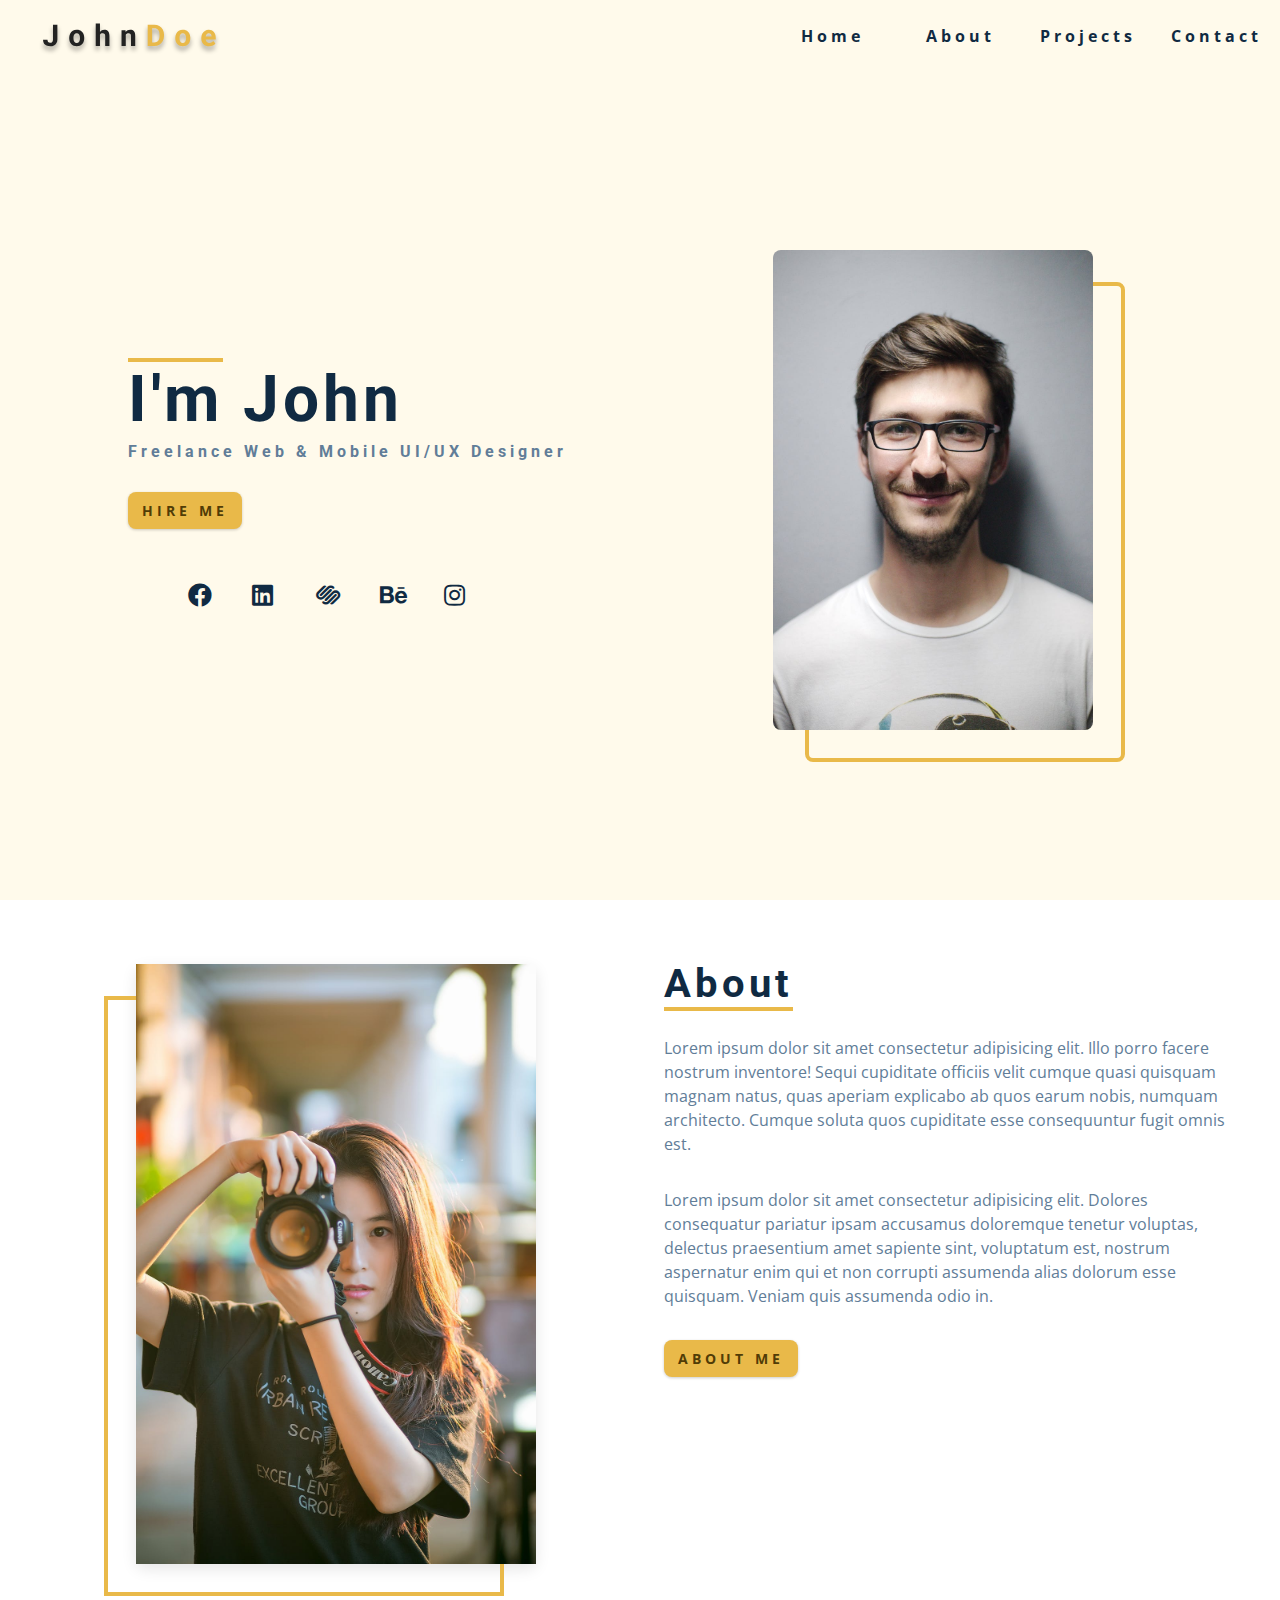
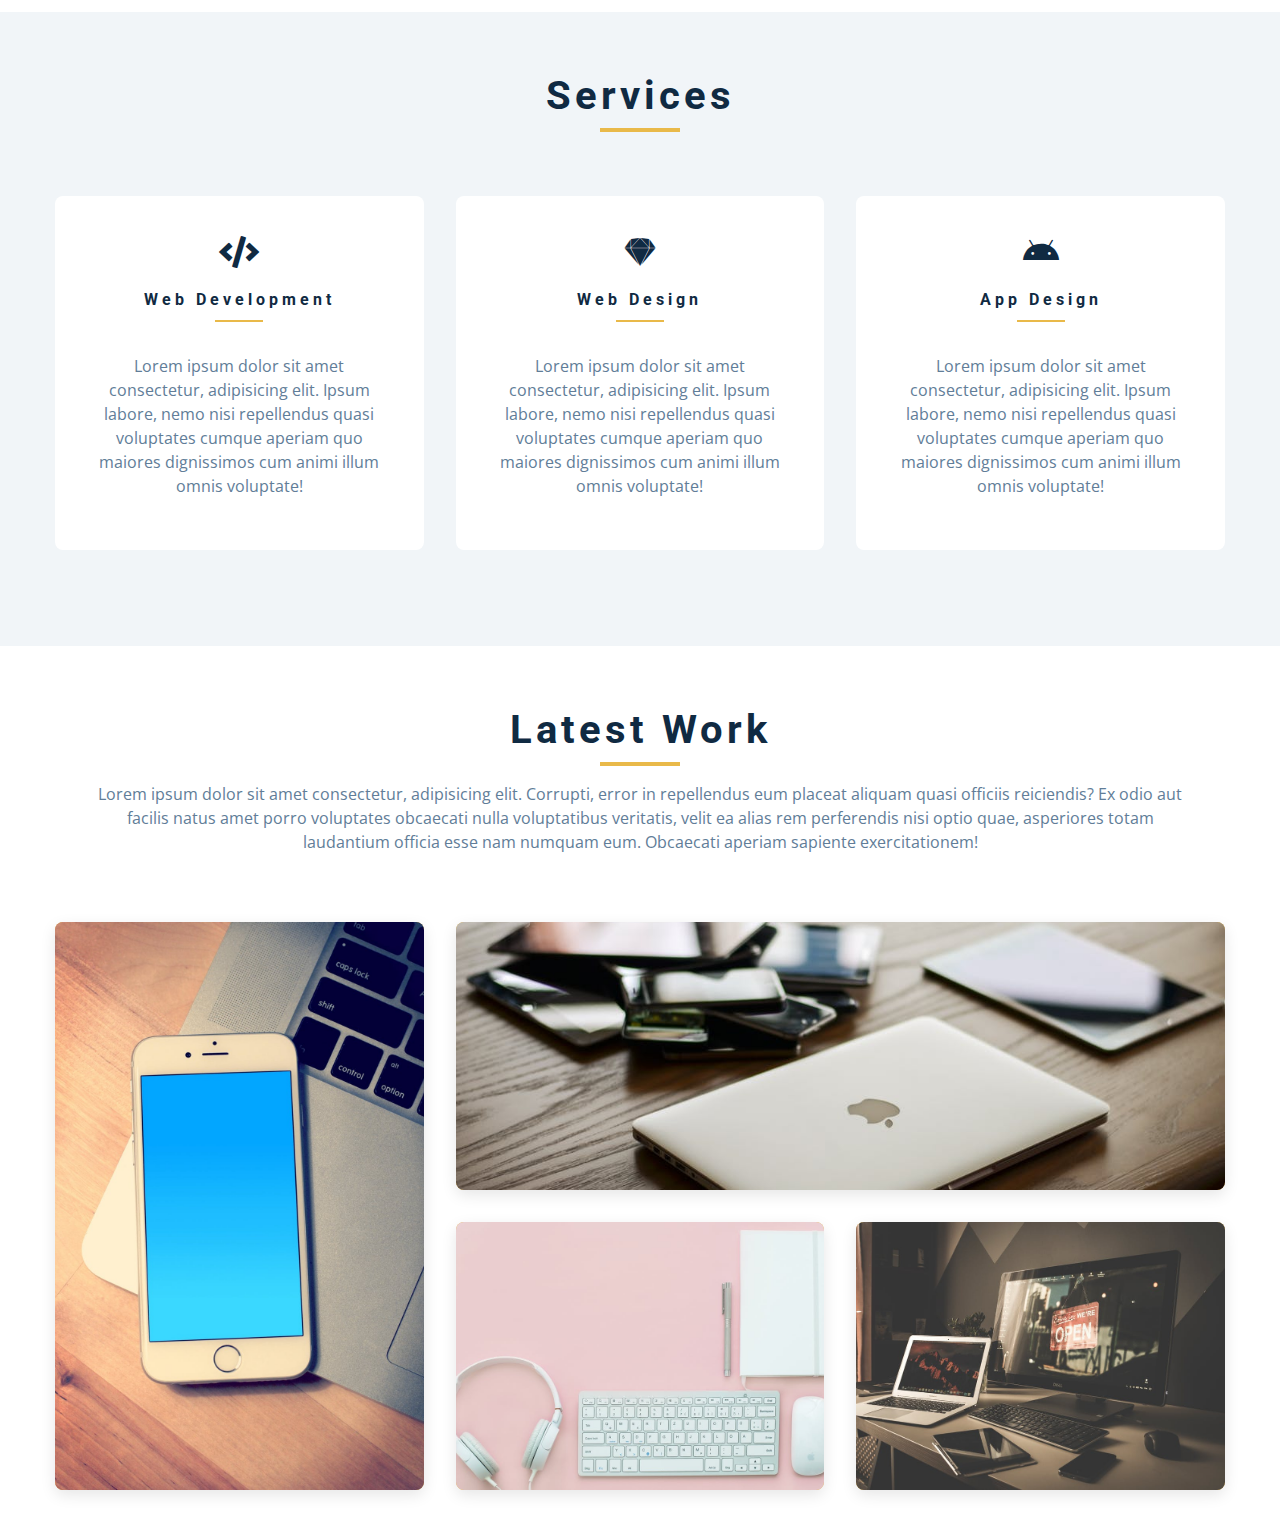
==== index.html @ c0b118f2 "grid layout completed" ====
<!DOCTYPE html>
<html lang="en">
  <head>
    <meta charset="UTF-8" />
    <meta name="viewport" content="width=device-width, initial-scale=1.0" />
    <title>John Doe || Home</title>
    <!-- font-awesome -->
    <link
      rel="stylesheet"
      href="./fontawesome-free-5.12.1-web/css/all.min.css"
    />
    <!-- css -->
    <link rel="stylesheet" href="./css/styles.css" />
  </head>
  <body>
    <!-- navbar -->
    <nav class="navbar">
      <div class="nav-center">
        <div class="nav-header">
          <img src="./images/logo.svg" alt="" class="nav-logo" />

          <span class="toggle-btn"><i class="fas fa-bars"></i></span>
        </div>

        <ul class="nav-links">
          <li><a href="index.html">home</a></li>
          <li><a href="about.html">about</a></li>
          <li><a href="projects.html">projects</a></li>
          <li><a href="contact.html">contact</a></li>
        </ul>
      </div>
    </nav>

    <!-- end of navbar -->
    <!-- sidebar -->
    <!-- <aside class="sidebar">
      <div class="side-nav">
        <span class="close-btn"><i class="fas fa-times"></i></span>
        <ul class="side-links">
          <li><a href="index.html">home</a></li>
          <li><a href="about.html">about</a></li>
          <li><a href="projects.html">projects</a></li>
          <li><a href="contact.html">contact</a></li>
        </ul>

        <ul class="side-social-links">
          <li>
            <a href="#">
              <i class="fab fa-facebook"></i>
            </a>
          </li>
          <li>
            <a href="#">
              <i class="fab fa-linkedin"></i>
            </a>
          </li>
          <li>
            <a href="#">
              <i class="fab fa-squarespace"></i>
            </a>
          </li>
          <li>
            <a href="#">
              <i class="fab fa-behance"></i>
            </a>
          </li>
          <li>
            <a href="#">
              <i class="fab fa-instagram"></i>
            </a>
          </li>
        </ul>
      </div>
    </aside> -->
    <!-- end of sidebar -->
    <!-- header -->
    <header class="hero">
      <div class="section-center header-center">
        <article class="header-info">
          <h1><span class="overline">I'm</span> John</h1>
          <h4>freelance web & mobile UI/UX designer</h4>
          <a href="contact.html" class="btn">hire me</a>
          <ul class="side-social-links header-social-links">
            <li>
              <a href="#">
                <i class="fab fa-facebook"></i>
              </a>
            </li>
            <li>
              <a href="#">
                <i class="fab fa-linkedin"></i>
              </a>
            </li>
            <li>
              <a href="#">
                <i class="fab fa-squarespace"></i>
              </a>
            </li>
            <li>
              <a href="#">
                <i class="fab fa-behance"></i>
              </a>
            </li>
            <li>
              <a href="#">
                <i class="fab fa-instagram"></i>
              </a>
            </li>
          </ul>
        </article>
        <div class="header-img">
          <img src="./images/hero-img.jpeg" alt="" />
        </div>
      </div>
    </header>

    <!-- end of header -->
    <!-- about -->
    <section class="about">
      <div class="section-center about-center">
        <div class="about-img">
          <img src="./images/about-img.jpeg" alt="" />
        </div>
        <div class="about-info">
          <h2><span class="underline">about</span></h2>
          <p>
            Lorem ipsum dolor sit amet consectetur adipisicing elit. Illo porro
            facere nostrum inventore! Sequi cupiditate officiis velit cumque
            quasi quisquam magnam natus, quas aperiam explicabo ab quos earum
            nobis, numquam architecto. Cumque soluta quos cupiditate esse
            consequuntur fugit omnis est.
          </p>
          <p>
            Lorem ipsum dolor sit amet consectetur adipisicing elit. Dolores
            consequatur pariatur ipsam accusamus doloremque tenetur voluptas,
            delectus praesentium amet sapiente sint, voluptatum est, nostrum
            aspernatur enim qui et non corrupti assumenda alias dolorum esse
            quisquam. Veniam quis assumenda odio in.
          </p>
          <a href="about.html" class="btn"> about me</a>
        </div>
      </div>
    </section>
    <!-- end of about -->
    <!-- services -->
    <section class="services">
      <h2>services</h2>
      <div class="new-underline"></div>

      <div class="section-center services-center">
        <article class="service-card">
          <span><i class="fas fa-code service-icon"></i></span>
          <h4>web development</h4>
          <div class="small-underline"></div>
          <p>
            Lorem ipsum dolor sit amet consectetur, adipisicing elit. Ipsum
            labore, nemo nisi repellendus quasi voluptates cumque aperiam quo
            maiores dignissimos cum animi illum omnis voluptate!
          </p>
        </article>

        <article class="service-card">
          <span><i class="fab fa-sketch service-icon"></i></i></span>
          <h4>web design</h4>
          <div class="small-underline"></div>
          <p>
            Lorem ipsum dolor sit amet consectetur, adipisicing elit. Ipsum
            labore, nemo nisi repellendus quasi voluptates cumque aperiam quo
            maiores dignissimos cum animi illum omnis voluptate!
          </p>
        </article>

        <article class="service-card">
          <span><i class="fab fa-android service-icon"></i></span>
          <h4>app design</h4>
          <div class="small-underline"></div>
          <p>
            Lorem ipsum dolor sit amet consectetur, adipisicing elit. Ipsum
            labore, nemo nisi repellendus quasi voluptates cumque aperiam quo
            maiores dignissimos cum animi illum omnis voluptate!
          </p>
        </article>
      </div>
    </section>
    <!-- end of services -->
    <!-- projects -->
<section class="projects">
  <h2>latest work</h2>
  <div class="new-underline"></div>
  <article class="section-center projects-center">
    <p>Lorem ipsum dolor sit amet consectetur, adipisicing elit. Corrupti, error in repellendus eum placeat aliquam quasi officiis reiciendis? Ex odio aut facilis natus amet porro voluptates obcaecati nulla voluptatibus veritatis, velit ea alias rem perferendis nisi optio quae, asperiores totam laudantium officia esse nam numquam eum. Obcaecati aperiam sapiente exercitationem!</p>
    <article class="projects-img">
    <div class="single-img image-1">
      <a href="#" class="image"> <img src="./images/project-1.jpeg" alt=""></a>
      <div class="project-info">
             <h4>project title</h4>
      <p> client name</p>
      </div>
    </div>

     <div class="single-img image-2">
      <a href="#" class="image"> <img src="./images/project-2.jpeg" alt=""></a>
      <div class="project-info">
             <h4>project title</h4>
      <p> client name</p>
      </div>
    </div>

   <div class="single-img image-3">
      <a href="#" class="image"> <img src="./images/project-3.jpeg" alt=""></a>
      <div class="project-info">
             <h4>project title</h4>
      <p> client name</p>
      </div>
    </div>

     <div class="single-img image-4">
      <a href="#" class="image"> <img src="./images/project-4.jpeg" alt=""></a>
      <div class="project-info">
             <h4>project title</h4>
      <p> client name</p>
      </div>
    </div>
    </article>
  </article>
</section>
    <!-- end of projects -->
    <!-- connect -->

    <!-- end of connect -->
    <!-- skills -->

    <!-- end of skills -->
    <!-- timeline -->

    <!--end of  timeline -->
    <!-- blog -->

    <!--end of  blog -->
    <!-- footer -->

    <script src="./js/app.js"></script>
  </body>
</html>
---- css/styles.css ----
/*
=============== 
Fonts
===============
*/
@import url('https://fonts.googleapis.com/css?family=Open+Sans|Roboto:400,700&display=swap');

/*
=============== 
Variables
===============
*/

:root {
  /* dark shades of primary color*/
  --clr-primary-1: hsl(43, 86%, 17%);
  --clr-primary-2: #7a5c10;
  --clr-primary-3: rgb(187, 142, 28);
  --clr-primary-4: hsl(42, 63%, 48%);
  /* primary/main color */
  --clr-primary-5: #e9b949;
  /* lighter shades of primary color */
  --clr-primary-6: hsl(43, 89%, 70%);
  --clr-primary-7: hsl(43, 90%, 76%);
  --clr-primary-8: hsl(45, 86%, 81%);
  --clr-primary-9: hsl(45, 90%, 88%);
  --clr-primary-10: hsl(45, 100%, 96%);
  /* darkest grey - used for headings */
  --clr-grey-1: hsl(209, 61%, 16%);
  --clr-grey-2: hsl(211, 39%, 23%);
  --clr-grey-3: hsl(209, 34%, 30%);
  --clr-grey-4: hsl(209, 28%, 39%);
  /* grey used for paragraphs */
  --clr-grey-5: hsl(210, 22%, 49%);
  --clr-grey-6: hsl(209, 23%, 60%);
  --clr-grey-7: hsl(211, 27%, 70%);
  --clr-grey-8: hsl(210, 31%, 80%);
  --clr-grey-9: hsl(212, 33%, 89%);
  --clr-grey-10: hsl(210, 36%, 96%);
  --clr-white: #fff;
  --ff-primary: 'Roboto', sans-serif;
  --ff-secondary: 'Open Sans', sans-serif;
  --transition: all 0.3s linear;
  --spacing: 0.25rem;
  --radius: 0.5rem;
  --light-shadow: 0 5px 15px rgba(0, 0, 0, 0.1);
  --dark-shadow: 0 5px 15px rgba(0, 0, 0, 0.2);
  --max-width: 1170px;
}
/*
=============== 
Global Styles
===============
*/

*,
::after,
::before {
  margin: 0;
  padding: 0;
  box-sizing: border-box;
}
body {
  font-family: var(--ff-secondary);
  background: var(--clr-white);
  color: var(--clr-grey-1);
  line-height: 1.5;
  font-size: 0.875rem;
}
ul {
  list-style-type: none;
}
a {
  text-decoration: none;
}
img:not(.nav-logo) {
  width: 100%;
  display: block;
}

h1,
h2,
h3,
h4 {
  letter-spacing: var(--spacing);
  text-transform: capitalize;
  line-height: 1.25;
  margin-bottom: 0.75rem;
  font-family: var(--ff-primary);
}
h1 {
  font-size: 3rem;
}
h2 {
  font-size: 2rem;
}
h3 {
  font-size: 1.25rem;
}
h4 {
  font-size: 0.875rem;
}
p {
  margin-bottom: 1.25rem;
  color: var(--clr-grey-5);
}
@media screen and (min-width: 800px) {
  h1 {
    font-size: 4rem;
  }
  h2 {
    font-size: 2.5rem;
  }
  h3 {
    font-size: 1.75rem;
  }
  h4 {
    font-size: 1rem;
  }
  body {
    font-size: 1rem;
  }
  h1,
  h2,
  h3,
  h4 {
    line-height: 1;
  }
}
/*  global classes */

.btn {
  text-transform: uppercase;
  background: var(--clr-primary-5);
  color: var(--clr-primary-1);
  padding: 0.375rem 0.75rem;
  letter-spacing: var(--spacing);
  display: inline-block;
  font-weight: 700;
  -webkit-transition: var(--transition);
  transition: var(--transition);
  font-size: 0.875rem;
  border: 2px solid transparent;
  cursor: pointer;
  box-shadow: 0 1px 3px rgba(0, 0, 0, 0.2);
  border-radius: var(--radius);
}
.btn:hover {
  color: var(--clr-primary-1);
  background: var(--clr-primary-7);
}

.overline {
  border-top: 0.25rem solid var(--clr-primary-5);
}

.underline {
  border-bottom: 0.25rem solid var(--clr-primary-5);
}
/* section */
.section {
  padding: 5rem 0;
}

.section-center {
  width: 90vw;
  margin: 0 auto;
  max-width: 1170px;
}
@media screen and (min-width: 992px) {
  .section-center {
    width: 95vw;
  }
}
/* added during recording */

/*
=============== 
Navbar
===============
*/
.nav-links {
  display: none;
}

.navbar {
  background: var(--clr-white);
  height: 5rem;
  padding: 1rem;
}

.nav-header {
  display: grid;
  grid-template-columns: 1fr auto;
  align-items: baseline;
}

.toggle-btn {
  font-size: 2rem;
  justify-self: end;
  padding: 0rem 1.5rem;
  color: var(--clr-primary-5);
}

@media screen and (min-width: 768px) {
  .toggle-btn {
    display: none;
  }

  .nav-links {
    display: grid;
    grid-template-columns: repeat(4, 1fr);
    justify-items: center;
    justify-self: end;
    column-gap: 2rem;
  }

  .nav-links a {
    color: var(--clr-grey-1);
    text-transform: capitalize;
    letter-spacing: var(--spacing);
    font-size: 1rem;
    font-weight: bold;
    transition: var(--transition);
  }

  .nav-links li:hover a {
    color: var(--clr-primary-5);
  }

  .navbar {
    background: var(--clr-primary-10);
  }

  .nav-center {
    display: grid;
    grid-template-columns: auto 1fr;
    align-items: center;
  }
}

/*
=============== 
Sidebar
===============
*/

.sidebar {
  position: fixed;
  top: 0;
  left: 0;
  height: 100vh;
  width: 100vw;
  background: var(--clr-grey-10);
  transition: var(--transition);
}

.side-nav {
  display: grid;
  grid-template-rows: auto 1fr auto;
}

.close-btn {
  justify-self: end;
  margin: 0.5rem 2rem;
  font-size: 3rem;
  color: #bb2525;
  cursor: pointer;
}

.close-btn:hover {
  color: #e45a5a;
}

.side-links {
  text-align: center;
  padding-bottom: 3rem;
}

.side-links a {
  color: var(--clr-grey-5);
  text-transform: capitalize;
  text-align: center;
  display: inline-block;
  padding: 1rem;
  font-size: 2rem;
  letter-spacing: var(--spacing);
  transition: var(--transition);
}

.side-links a:hover {
  color: var(--clr-primary-5);
}

.side-social-links {
  display: grid;
  width: 20rem;
  grid-template-columns: repeat(5, 1fr);
  justify-self: center;
}

.side-social-links a {
  color: var(--clr-grey-1);
  font-size: 1.5rem;
  transition: var(--transition);
}

.side-social-links a:hover {
  color: var(--clr-primary-5);
}

/*
=============== 
Hero
===============
*/

.hero {
  background: var(--clr-primary-10);
}

.header-img {
  display: none;
}

.header-center {
  min-height: calc(100vh - 5rem);
  display: grid;
  place-items: center;
}

.header-info h4 {
  font-size: 01rem;
  text-transform: capitalize;
  margin-bottom: 2rem;
  color: var(--clr-grey-5);
}

.header-social-links {
  margin-top: 3rem;
}

@media screen and (min-width: 992px) {
  .header-center {
    display: grid;
    grid-template-columns: 1fr 1fr;
  }

  .header-img {
    display: block;
    position: relative;
  }

  .header-img img {
    border-radius: var(--radius);
    max-height: 30rem;
    max-width: 25rem;
    object-fit: cover;

    position: relative;
  }

  .header-img::before {
    content: '';
    display: block;
    border: 0.25rem solid var(--clr-primary-5);
    height: 100%;
    width: 100%;
    position: absolute;
    top: 2rem;
    left: 2rem;
    border-radius: var(--radius);
  }
}
/* underline added to globals */

/*
=============== 
About
===============
*/
.about {
  background: var(--clr-white);
  padding-top: 4rem;
}

.about-img {
  max-width: 25rem;
  margin: 0 auto;
  border-radius: var(--radius);
  box-shadow: var(--light-shadow);
  margin-bottom: 3rem;
  position: relative;
}

.about-info p {
  margin: 2rem 0;
}

.about-info .btn {
  margin-bottom: 5rem;
}

@media screen and (min-width: 992px) {
  .about-center {
    display: grid;
    grid-template-columns: 1fr 1fr;
    gap: 3rem;
  }

  .about-img {
    position: relative;
    background: aquamarine;
  }

  .about-img img {
    position: relative;
  }

  .about-img::before {
    content: '';
    border: 0.25rem solid var(--clr-primary-5);
    position: absolute;
    width: 100%;
    height: 100%;
    right: 2rem;
    top: 2rem;
  }
}

/* section title added to globals */

/*
=============== 
Services
===============
*/
.services {
  background: var(--clr-grey-10);
  padding-top: 4rem;
}

.services h2 {
  text-align: center;
}

.new-underline {
  border-bottom: 0.25rem solid var(--clr-primary-5);
  width: 5rem;
  margin: 0 auto;
}

.services-center {
  padding: 4rem 0rem;
}

.service-card {
  background: var(--clr-white);
  border-radius: var(--radius);
  padding: 2rem;
  text-align: center;
  transition: var(--transition);
  margin-bottom: 2rem;
}

.service-card:hover {
  background: var(--clr-primary-5);
  color: var(--clr-white);
}

.service-card:hover p {
  color: var(--clr-white);
}

.service-card:hover .small-underline {
  border-bottom: 0.15rem solid var(--clr-white);
}

.service-card span {
  font-size: 2rem;
}

.service-card h4 {
  padding-top: 1rem;
}

.small-underline {
  border-bottom: 0.15rem solid var(--clr-primary-5);
  width: 3rem;
  margin: 0 auto;
}

.service-card p {
  padding-top: 2rem;
  transition: var(--transition);
}

@media screen and (min-width: 676px) {
  .services-center {
    display: grid;
    grid-template-columns: 1fr 1fr;
    column-gap: 2rem;
  }
}
@media screen and (min-width: 992px) {
  .services-center {
    grid-template-columns: 1fr 1fr 1fr;
  }
}
/* small screen layout setup */
/* bg-grey in globals */

/*
=============== 
Projects
===============
*/

.projects {
  padding-top: 4rem;
  text-align: center;
}

.projects p:first-child {
  padding: 1rem 2rem 3rem;
}

.single-img img {
  height: 15rem;
  object-fit: cover;
  box-shadow: var(--light-shadow);
  transition: var(--transition);
  border-radius: var(--radius);
}

.single-img {
  position: relative;
  background: var(--clr-primary-5);
  margin-bottom: 2rem;
  border-radius: var(--radius);
}

.image::before {
  content: '';
  border: 0.25rem solid var(--clr-white);
  width: 100%;
  height: 100%;
  position: absolute;
  top: 0;
  left: 0;
  transition: var(--transition);
  opacity: 0;
}

.single-img:hover .image::before {
  /* width: 80%;
  height: 80%;
  top: 1.5rem;
  left: 3.5rem; */
  transform: scale(0.75);
  opacity: 1;
  border-radius: var(--radius);
}

.project-info p {
  color: var(--clr-white);
  text-transform: capitalize;
}

.project-info {
  position: absolute;
  top: 50%;
  left: 50%;
  transform: translate(-50%, -50%);
  color: var(--clr-white);
  opacity: 0;
  transition: var(--transition);
}

.single-img:hover .project-info {
  opacity: 1;
}

.single-img:hover img {
  opacity: 0.1;
}

@media screen and (min-width: 676px) {
  .projects-img {
    display: grid;
    grid-template-columns: 1fr 1fr;
    column-gap: 2rem;
  }
}

@media screen and (min-width: 992px) {
  .projects-img {
    grid-template-columns: 1fr 1fr 1fr;
  }
}

@media screen and (min-width: 1170px) {
  .projects-img {
    grid-template-rows: 300px 300px;
    grid-template-areas:
      'a b b'
      'a c d';
  }


  .single-img img{
    height: 100%;
  }

  .image-1 {
    grid-area: b;
    height: auto;
  }

  .image-2 {
    grid-area: a;
  }

  .image-3 {
    grid-area: c;
  }

  .image-4 {
    grid-area: d;
  }
}
/*
=============== 
Connect
===============
*/

/*
=============== 
Skills
===============
*/
/*
=============== 
Timeline
===============
*/

/*
=============== 
Blog
===============
*/

/*
=============== 
Footer
===============
*/
/*
=============== 
Single Page
===============
*/

/*
=============== 
Products Page
===============
*/
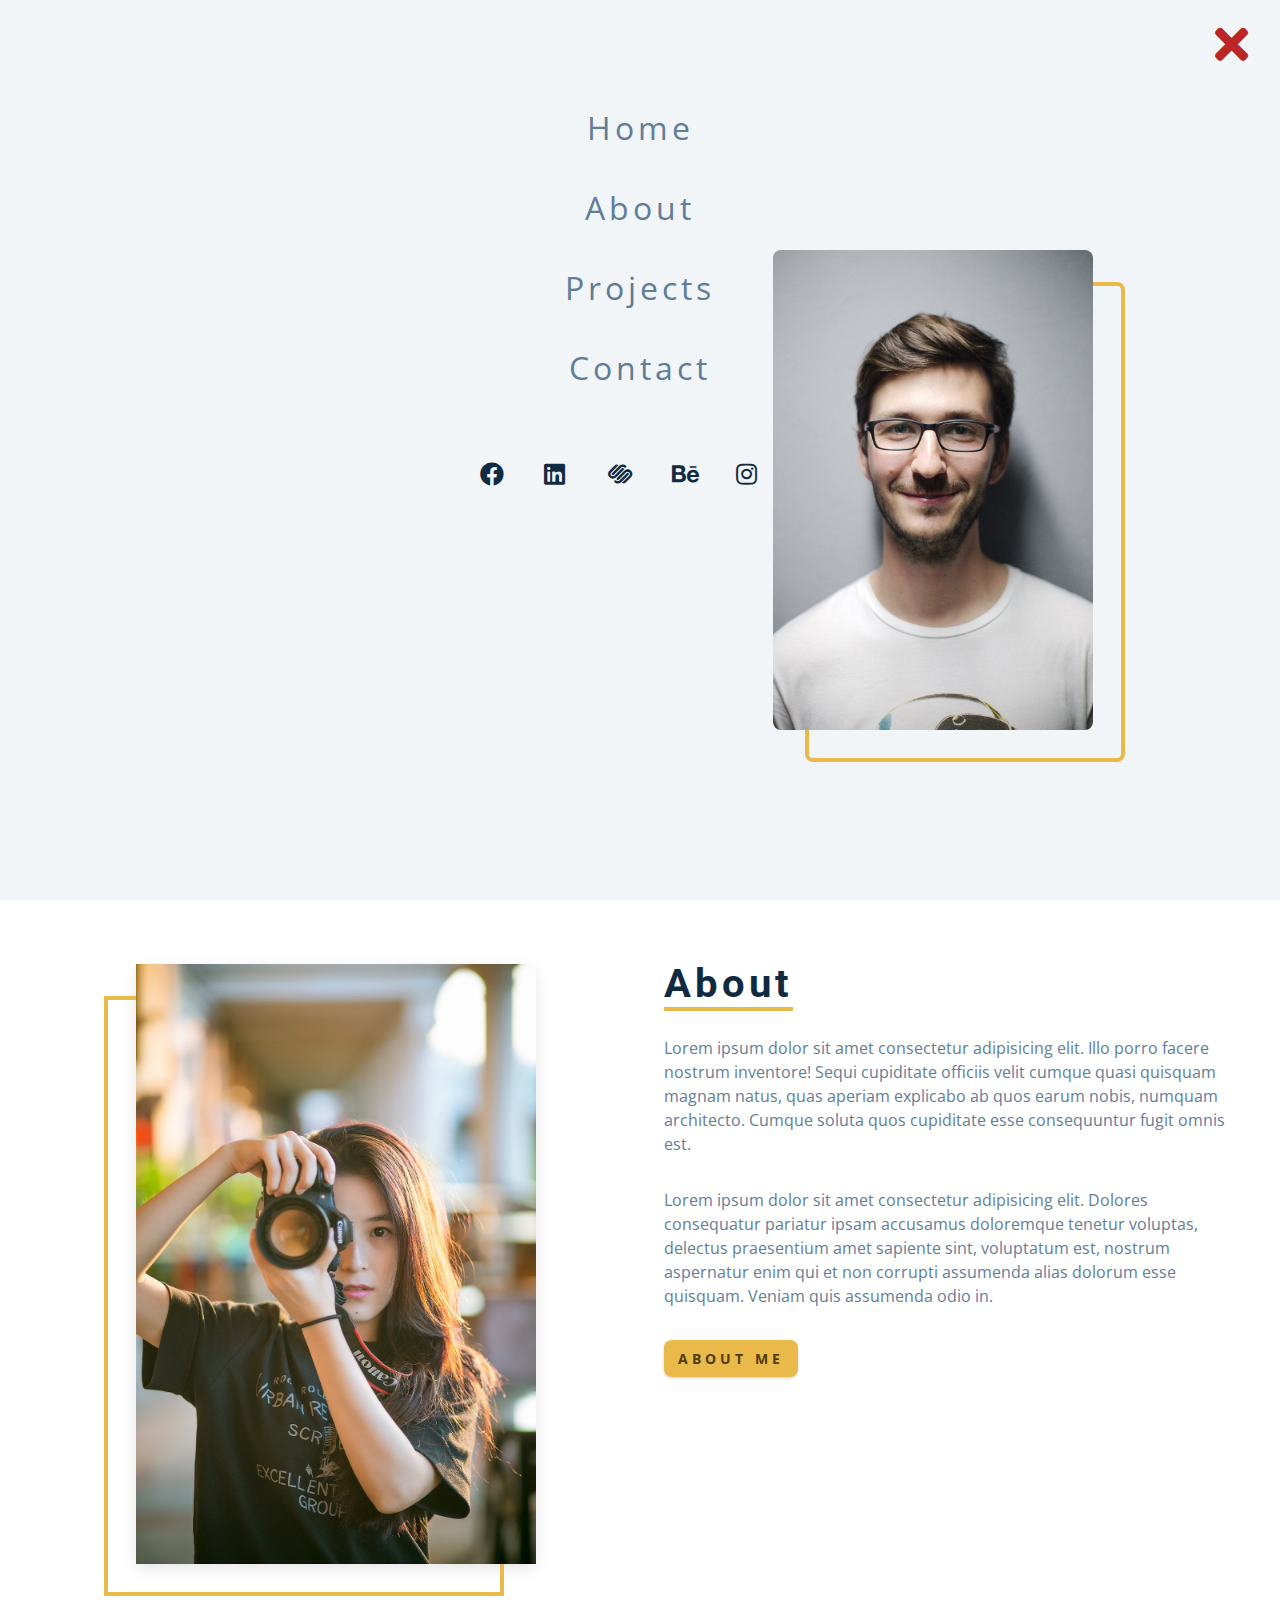
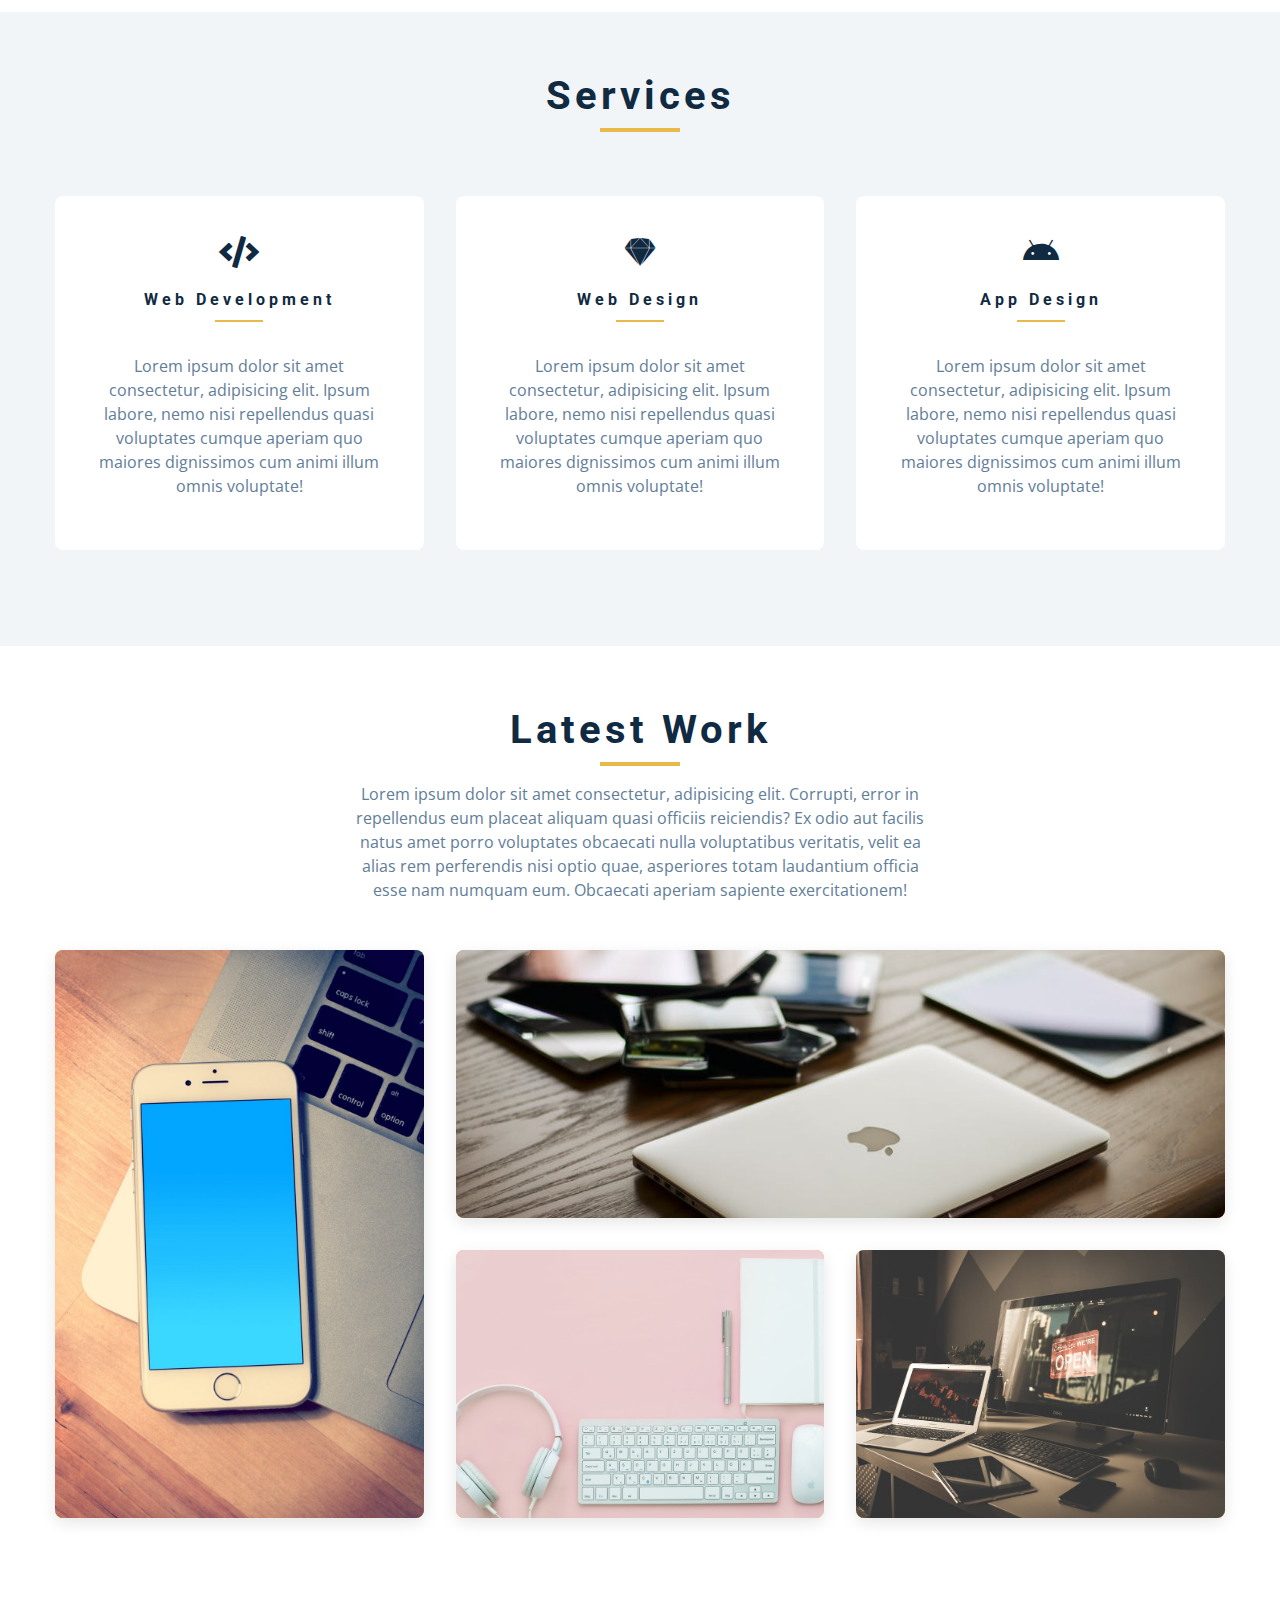
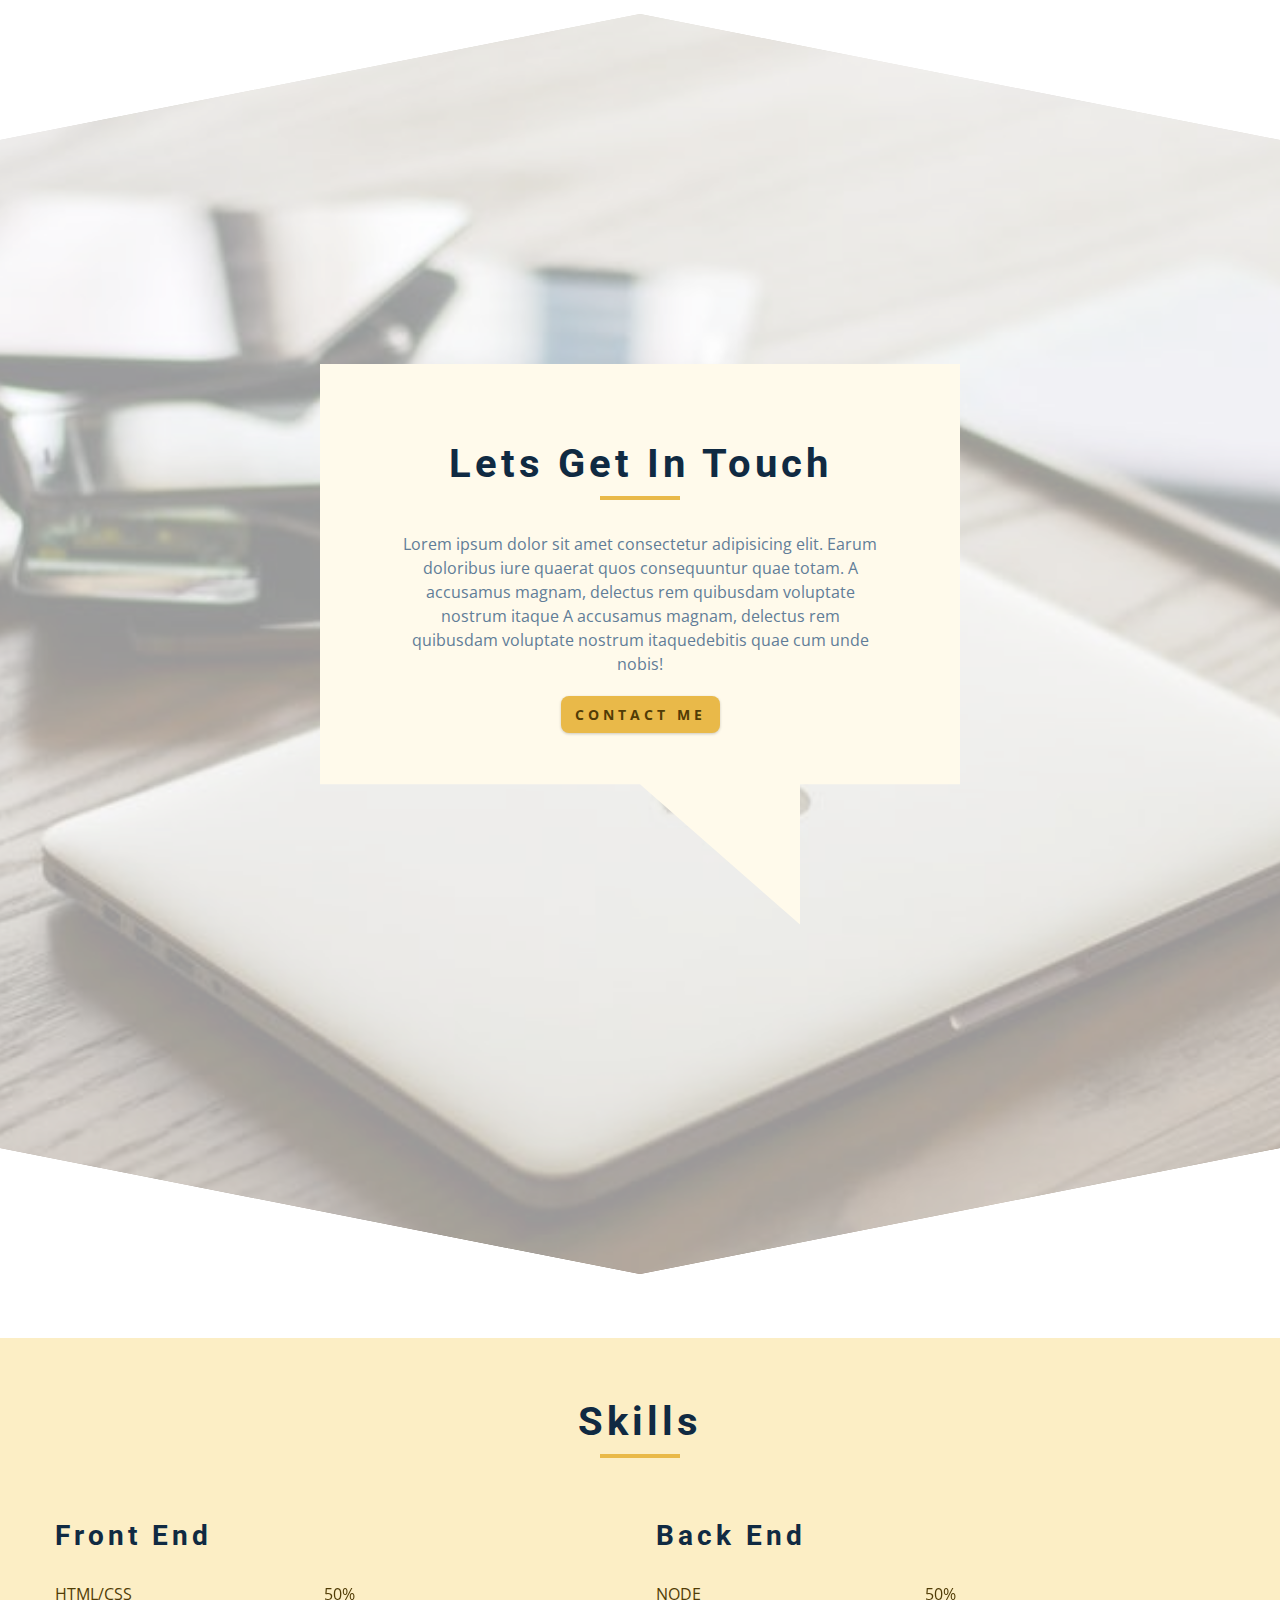
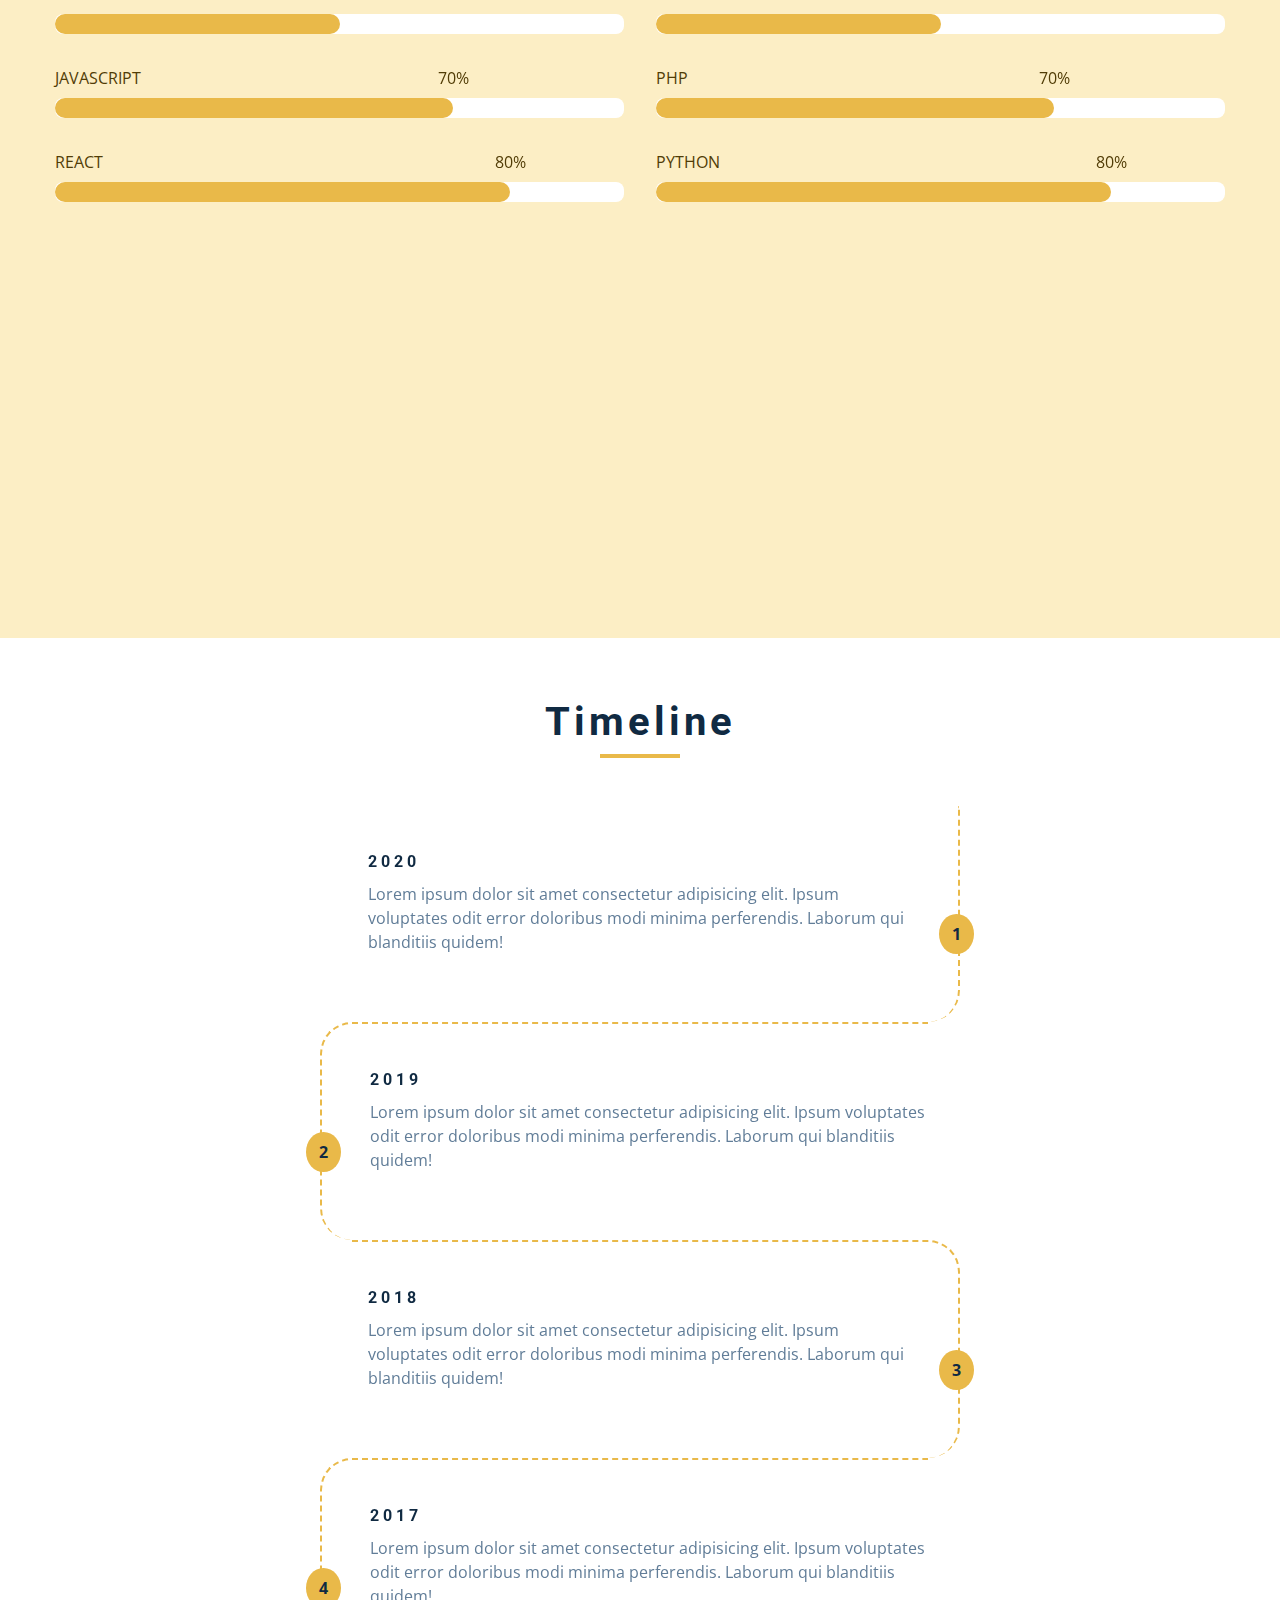
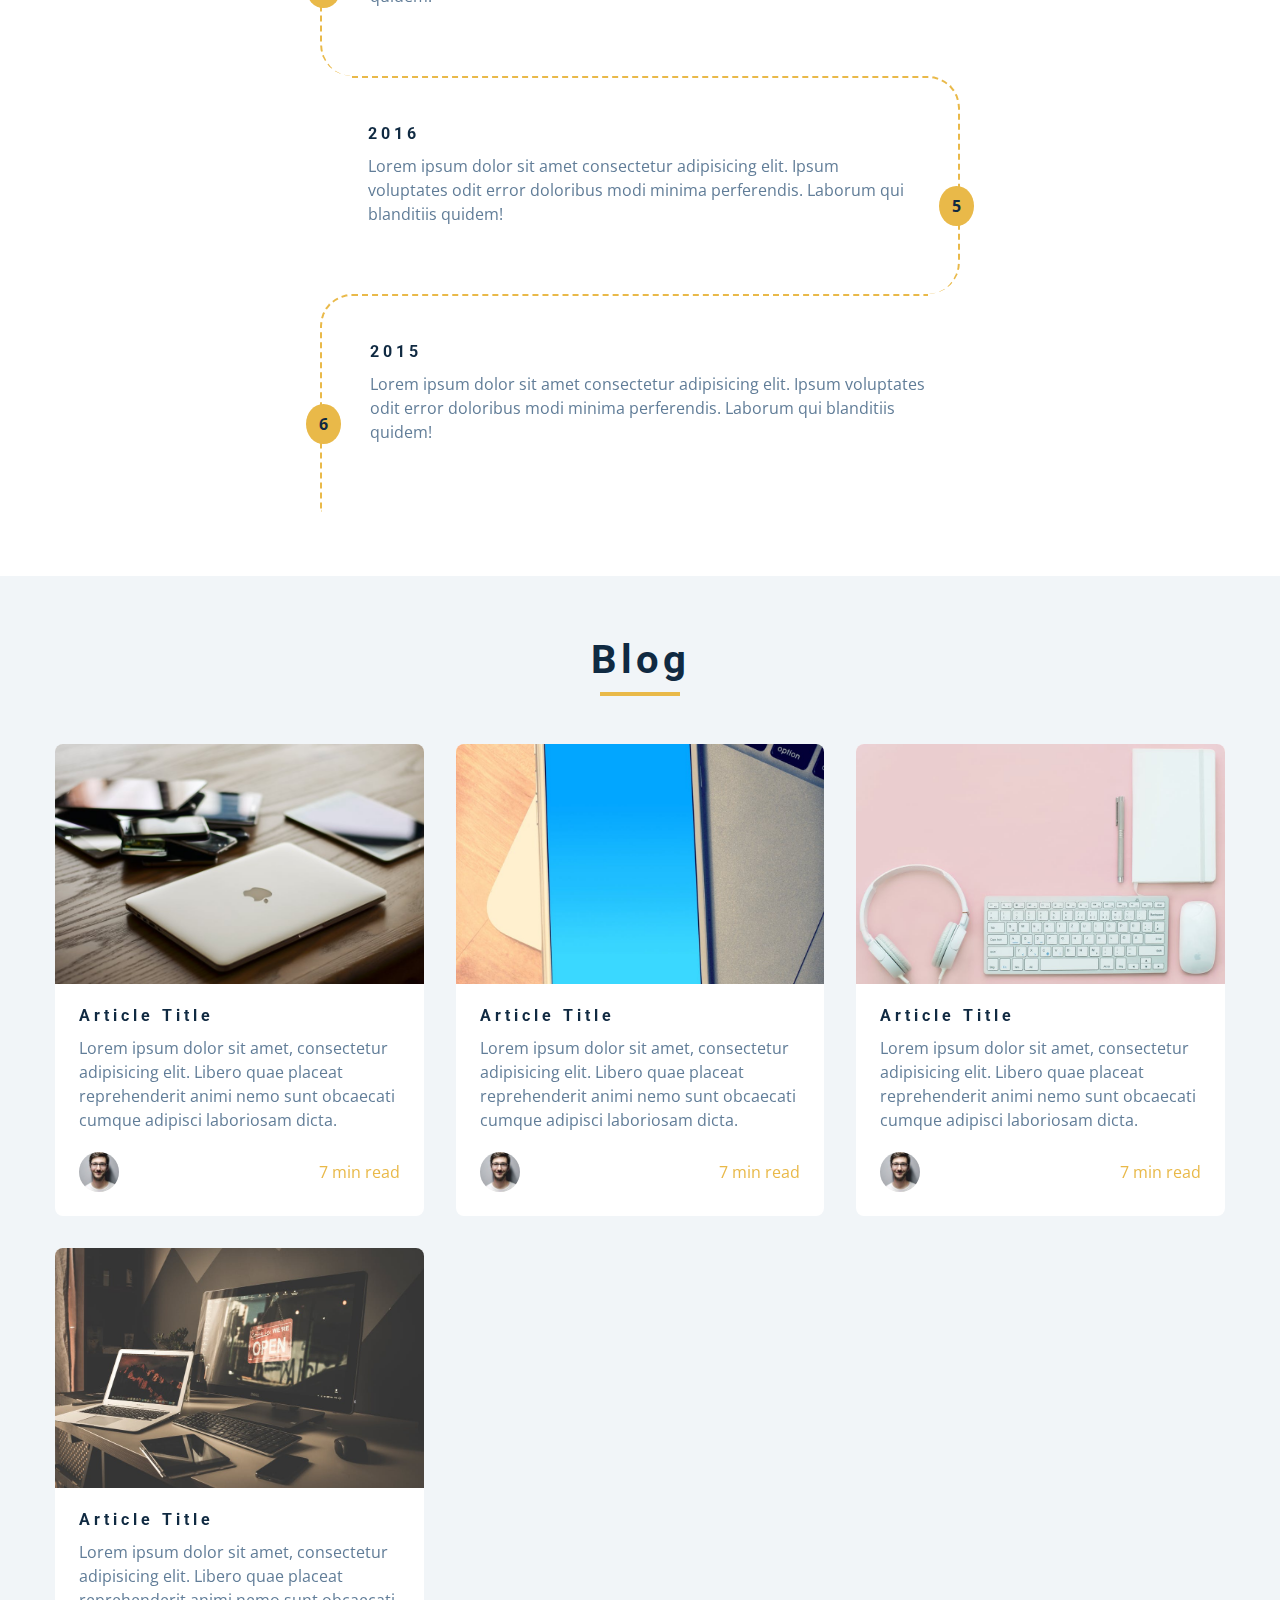
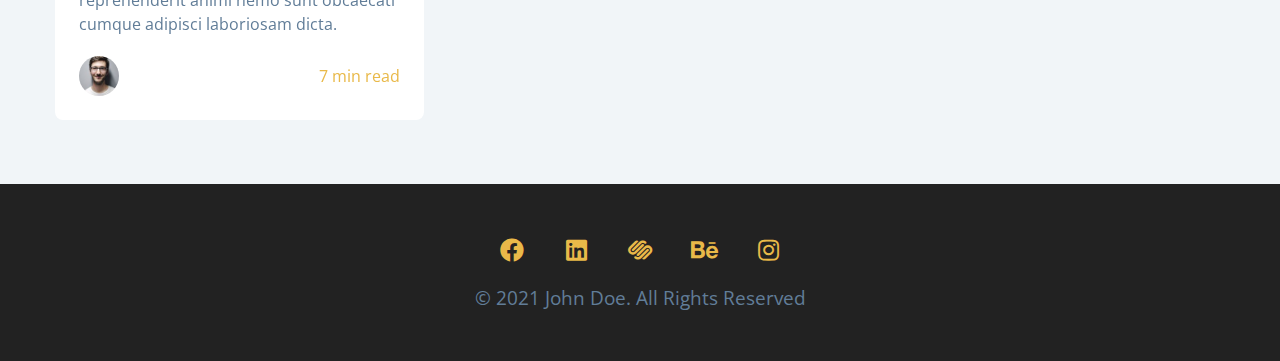
==== commit 6c35b5d6: "almost final" ====
--- a/index.html
+++ b/index.html
@@ -33,7 +33,7 @@
 
     <!-- end of navbar -->
     <!-- sidebar -->
-    <!-- <aside class="sidebar">
+    <aside class="sidebar">
       <div class="side-nav">
         <span class="close-btn"><i class="fas fa-times"></i></span>
         <ul class="side-links">
@@ -71,7 +71,7 @@
           </li>
         </ul>
       </div>
-    </aside> -->
+    </aside>
     <!-- end of sidebar -->
     <!-- header -->
     <header class="hero">
@@ -192,34 +192,34 @@
     <article class="projects-img">
     <div class="single-img image-1">
       <a href="#" class="image"> <img src="./images/project-1.jpeg" alt=""></a>
-      <div class="project-info">
+      <a href="#" class="project-info">
              <h4>project title</h4>
       <p> client name</p>
-      </div>
+      </a>
     </div>
 
      <div class="single-img image-2">
       <a href="#" class="image"> <img src="./images/project-2.jpeg" alt=""></a>
-      <div class="project-info">
+      <a href="#" class="project-info">
              <h4>project title</h4>
       <p> client name</p>
-      </div>
+      </a>
     </div>
 
    <div class="single-img image-3">
       <a href="#" class="image"> <img src="./images/project-3.jpeg" alt=""></a>
-      <div class="project-info">
+       <a href="#" class="project-info">
              <h4>project title</h4>
       <p> client name</p>
-      </div>
+      </a>
     </div>
 
      <div class="single-img image-4">
       <a href="#" class="image"> <img src="./images/project-4.jpeg" alt=""></a>
-      <div class="project-info">
+      <a href="#" class="project-info">
              <h4>project title</h4>
       <p> client name</p>
-      </div>
+      </a>
     </div>
     </article>
   </article>
@@ -227,18 +227,244 @@
     <!-- end of projects -->
     <!-- connect -->
 
+    <section class="connect">
+        <div class="connect-video">
+            <video  autoplay muted loop poster="./images/project-1.jpeg" class="video">
+              <!-- <source src="./videos/connect.mp4" type="video/mp4"> -->
+                Sorry, your browser does not support embedded videos.
+            </video>
+        </div>
+
+        <div class="connect-info">
+          <h2>lets get in touch</h2>
+          <div class="new-underline"></div>
+          <p>Lorem ipsum dolor sit amet consectetur adipisicing elit. Earum doloribus iure quaerat quos consequuntur quae totam. A accusamus magnam, delectus rem quibusdam voluptate nostrum itaque  A accusamus magnam, delectus rem quibusdam voluptate nostrum itaquedebitis quae cum unde nobis!</p>
+          <a href="#" class="btn">contact me</a>
+        </div>
+
+    </section>
+
     <!-- end of connect -->
     <!-- skills -->
-
+<section class="skills">
+  <h2>skills</h2>
+  <div class="new-underline"></div>
+<div class="section-center skills-center">
+
+<article>
+    <h3>front end</h3>
+    <div class="skill">
+      <p>html/css</p>
+      <div class="progress-container">
+        <div class="skill-progress"></div>
+        <p class="skill-text">50%</p>
+      </div>
+    </div>
+  
+      <div class="skill">
+      <p>javascript</p>
+      <div class="progress-container">
+        <div class="skill-progress text-70"></div>
+        <p class="skill-text value-70">70%</p>
+      </div>
+    </div>
+
+      <div class="skill">
+      <p>react</p>
+      <div class="progress-container">
+        <div class="skill-progress text-80"></div>
+        <p class="skill-text value-80">80%</p>
+      </div>
+    </div>
+
+  </article>
+
+  <article>
+    <h3>back end</h3>
+    <div class="skill">
+      <p>node</p>
+      <div class="progress-container">
+        <div class="skill-progress"></div>
+        <p class="skill-text">50%</p>
+      </div>
+    </div>
+  
+      <div class="skill">
+      <p>php</p>
+      <div class="progress-container">
+        <div class="skill-progress text-70"></div>
+        <p class="skill-text value-70">70%</p>
+      </div>
+    </div>
+
+      <div class="skill">
+      <p>python</p>
+      <div class="progress-container">
+        <div class="skill-progress text-80"></div>
+        <p class="skill-text value-80">80%</p>
+      </div>
+    </div>
+
+  </article>
+</div>
+
+</section>
     <!-- end of skills -->
     <!-- timeline -->
-
+<section class="timeline">
+  <h2>timeline</h2>
+  <div class="new-underline"></div>
+  <div class="section-center timeline-center">
+ <article>
+   <h4>2020</h4>
+   <p>Lorem ipsum dolor sit amet consectetur adipisicing elit. Ipsum voluptates odit error doloribus modi minima perferendis. Laborum qui blanditiis quidem!</p>
+   <span>1</span>
+ </article>
+
+  <article>
+   <h4>2019</h4>
+   <p>Lorem ipsum dolor sit amet consectetur adipisicing elit. Ipsum voluptates odit error doloribus modi minima perferendis. Laborum qui blanditiis quidem!</p>
+   <span>2</span>
+ </article>
+
+  <article>
+   <h4>2018</h4>
+   <p>Lorem ipsum dolor sit amet consectetur adipisicing elit. Ipsum voluptates odit error doloribus modi minima perferendis. Laborum qui blanditiis quidem!</p>
+   <span>3</span>
+ </article>
+
+  <article>
+   <h4>2017</h4>
+   <p>Lorem ipsum dolor sit amet consectetur adipisicing elit. Ipsum voluptates odit error doloribus modi minima perferendis. Laborum qui blanditiis quidem!</p>
+   <span>4</span>
+ </article>
+
+  <article>
+   <h4>2016</h4>
+   <p>Lorem ipsum dolor sit amet consectetur adipisicing elit. Ipsum voluptates odit error doloribus modi minima perferendis. Laborum qui blanditiis quidem!</p>
+   <span>5</span>
+ </article>
+
+  <article>
+   <h4>2015</h4>
+   <p>Lorem ipsum dolor sit amet consectetur adipisicing elit. Ipsum voluptates odit error doloribus modi minima perferendis. Laborum qui blanditiis quidem!</p>
+   <span>6</span>
+ </article>
+   </div>
+</section>
     <!--end of  timeline -->
     <!-- blog -->
-
+<section class="blogs">
+   <h2>blog</h2>
+  <div class="new-underline"></div>
+<div class="section-center blog-center">
+  <div class="blog-card">
+  <div class="blog-front">
+    <img src="./images/project-1.jpeg" alt="">
+    <div class="blog-text">
+      <h4>article title</h4>
+      <p>Lorem ipsum dolor sit amet, consectetur adipisicing elit. Libero quae placeat reprehenderit animi nemo sunt obcaecati cumque adipisci laboriosam dicta.</p>
+      <div class="blog-footer">
+        <img src="./images/hero-img-small.jpeg" alt="">
+        <span class="footer-text">7 min read</span>
+      </div>
+    </div>
+  </div>
+  <div class="blog-back">
+    <a href="#" class="btn">read more</a>
+  </div>
+</div>
+
+  <div class="blog-card">
+  <div class="blog-front">
+    <img src="./images/project-2.jpeg" alt="">
+    <div class="blog-text">
+      <h4>article title</h4>
+      <p>Lorem ipsum dolor sit amet, consectetur adipisicing elit. Libero quae placeat reprehenderit animi nemo sunt obcaecati cumque adipisci laboriosam dicta.</p>
+      <div class="blog-footer">
+        <img src="./images/hero-img-small.jpeg" alt="">
+        <span class="footer-text">7 min read</span>
+      </div>
+    </div>
+  </div>
+  <div class="blog-back">
+    <a href="#" class="btn">read more</a>
+  </div>
+</div>
+
+  <div class="blog-card">
+  <div class="blog-front">
+    <img src="./images/project-3.jpeg" alt="">
+    <div class="blog-text">
+      <h4>article title</h4>
+      <p>Lorem ipsum dolor sit amet, consectetur adipisicing elit. Libero quae placeat reprehenderit animi nemo sunt obcaecati cumque adipisci laboriosam dicta.</p>
+      <div class="blog-footer">
+        <img src="./images/hero-img-small.jpeg" alt="">
+        <span class="footer-text">7 min read</span>
+      </div>
+    </div>
+  </div>
+  <div class="blog-back">
+    <a href="#" class="btn">read more</a>
+  </div>
+</div>
+
+  <div class="blog-card">
+  <div class="blog-front">
+    <img src="./images/project-4.jpeg" alt="">
+    <div class="blog-text">
+      <h4>article title</h4>
+      <p>Lorem ipsum dolor sit amet, consectetur adipisicing elit. Libero quae placeat reprehenderit animi nemo sunt obcaecati cumque adipisci laboriosam dicta.</p>
+      <div class="blog-footer">
+        <img src="./images/hero-img-small.jpeg" alt="">
+        <span class="footer-text">7 min read</span>
+      </div>
+    </div>
+  </div>
+  <div class="blog-back">
+    <a href="#" class="btn">read more</a>
+  </div>
+</div>
+  
+</section>
     <!--end of  blog -->
     <!-- footer -->
-
+<section class="footer">
+  <div class="section-center footer-center">
+  <div class="footer-social-icons">
+     <ul class="side-social-links footer-social-links">
+            <li>
+              <a href="#">
+                <i class="fab fa-facebook"></i>
+              </a>
+            </li>
+            <li>
+              <a href="#">
+                <i class="fab fa-linkedin"></i>
+              </a>
+            </li>
+            <li>
+              <a href="#">
+                <i class="fab fa-squarespace"></i>
+              </a>
+            </li>
+            <li>
+              <a href="#">
+                <i class="fab fa-behance"></i>
+              </a>
+            </li>
+            <li>
+              <a href="#">
+                <i class="fab fa-instagram"></i>
+              </a>
+            </li>
+          </ul>
+  </div>
+  <div class="footer-info">
+    © 2021 John Doe. All Rights Reserved
+  </div>
+  </div>
+</section>
     <script src="./js/app.js"></script>
   </body>
 </html>
--- a/css/styles.css
+++ b/css/styles.css
@@ -523,6 +523,8 @@
 
 .projects p:first-child {
   padding: 1rem 2rem 3rem;
+  max-width: 40rem;
+  margin: 0 auto;
 }
 
 .single-img img {
@@ -607,8 +609,7 @@
       'a c d';
   }
 
-
-  .single-img img{
+  .single-img img {
     height: 100%;
   }
 
@@ -635,28 +636,356 @@
 ===============
 */
 
+.connect {
+  margin: 4rem 0;
+  position: relative;
+  display: grid;
+  grid-template-columns: 100%;
+  justify-items: center;
+  align-items: center;
+  text-align: center;
+}
+
+.connect-video {
+  width: 100vw;
+  min-height: 100vh;
+  max-width: 100%;
+  position: relative;
+  -webkit-clip-path: polygon(
+    50% 0%,
+    100% 10%,
+    100% 90%,
+    50% 100%,
+    0 90%,
+    0 10%
+  );
+}
+
+.video {
+  width: 100%;
+  height: 140vh;
+  object-fit: cover;
+  display: block;
+}
+
+.connect-video::after {
+  content: '';
+  width: 100%;
+  height: 100%;
+  background: var(--clr-white);
+  position: absolute;
+  top: 0;
+  left: 0;
+  opacity: 0.6;
+}
+
+.connect-info {
+  position: absolute;
+}
+
+.connect-info {
+  background: var(--clr-primary-10);
+  max-width: 40rem;
+  padding: 5rem;
+  padding-bottom: 12rem;
+  -webkit-clip-path: polygon(
+    0% 0%,
+    100% 0%,
+    100% 75%,
+    75% 75%,
+    75% 100%,
+    50% 75%,
+    0% 75%
+  );
+}
+
+.connect-info p {
+  padding-top: 2rem;
+}
+
 /*
 =============== 
 Skills
 ===============
 */
+
+.skills {
+  background: var(--clr-primary-9);
+  padding: 4rem 0;
+  min-height: 100vh;
+}
+
+.skills h2 {
+  text-align: center;
+}
+
+.skills-center {
+  margin-top: 4rem;
+}
+
+.skills-center article {
+  padding-bottom: 2rem;
+}
+
+.progress-container {
+  background: var(--clr-white);
+  border-radius: var(--radius);
+  position: relative;
+  width: 100%;
+  height: 20px;
+}
+
+.skills p:first-child {
+  color: var(--clr-primary-1);
+  text-transform: uppercase;
+  margin: 2rem 0 0.5rem 0;
+}
+
+.skill-progress {
+  width: 50%;
+  height: 20px;
+  border-radius: 10px;
+  background: var(--clr-primary-5);
+  position: absolute;
+  top: 0;
+  left: 0;
+}
+
+.skill-text {
+  position: absolute;
+  left: 50%;
+  top: -2rem;
+  transform: translateX(-50%);
+  color: var(--clr-primary-1);
+}
+
+.text-70 {
+  width: 70%;
+}
+
+.text-80 {
+  width: 80%;
+}
+
+.value-70 {
+  left: 70%;
+}
+
+.value-80 {
+  left: 80%;
+}
+
+@media screen and (min-width: 760px) {
+  .skills-center {
+    display: grid;
+    grid-template-columns: 1fr 1fr;
+    column-gap: 2rem;
+  }
+}
 /*
 =============== 
 Timeline
 ===============
 */
 
+.timeline {
+  padding: 4rem 0;
+}
+
+.timeline h2 {
+  text-align: center;
+}
+
+.timeline-center {
+  width: 80vw;
+  max-width: 40rem;
+}
+
+.timeline-center article {
+  padding: 3rem;
+  position: relative;
+}
+
+.timeline-center article {
+  border-top: 0.15rem dashed var(--clr-primary-5);
+}
+
+.timeline-center article:nth-child(even) {
+  border-left: 0.15rem dashed var(--clr-primary-5);
+  border-top-left-radius: 2rem;
+  border-bottom-left-radius: 2rem;
+  margin-right: 2rem;
+  padding-right: 0rem;
+}
+
+.timeline-center article:nth-of-type(odd) {
+  border-right: 0.15rem dashed var(--clr-primary-5);
+  border-top-right-radius: 2rem;
+  border-bottom-right-radius: 2rem;
+  margin-left: 2rem;
+  padding-left: 1rem;
+}
+
+.timeline-center article:last-child {
+  border-bottom-left-radius: 0;
+}
+
+.timeline-center article:first-child {
+  margin-top: 3rem;
+  border-top: none;
+  border-top-right-radius: 0;
+}
+
+.timeline-center span {
+  background: var(--clr-primary-5);
+  padding: 0.5rem 0.8rem;
+  border-radius: 50%;
+  font-weight: bold;
+}
+
+.timeline-center article:nth-child(even) span {
+  position: absolute;
+  top: 50%;
+  left: -1rem;
+}
+
+.timeline-center article:nth-child(odd) span {
+  position: absolute;
+  top: 50%;
+  right: -1rem;
+}
+
 /*
 =============== 
 Blog
 ===============
 */
+.blogs {
+  background: var(--clr-grey-10);
+  padding: 4rem 0;
+}
+
+.blogs h2 {
+  text-align: center;
+}
+
+.blog-center {
+  margin-top: 3rem;
+}
+
+.blog-card {
+  position: relative;
+  transition: all 1.3s linear;
+  perspective: 1500px;
+  border-radius: var(--radius);
+  transform-style: preserve-3d;
+  margin-bottom: 2rem;
+}
+
+.blog-card:hover {
+  transform: rotateY(180deg);
+}
+
+.blog-front {
+  background: var(--clr-white);
+  border-radius: var(--radius);
+  overflow: hidden;
+}
+
+.blog-back {
+  background: var(--clr-primary-9);
+  height: 100%;
+  width: 100%;
+  display: grid;
+  justify-content: center;
+  align-items: center;
+  transform: rotateY(180deg);
+  position: absolute;
+  top: 0;
+  border-radius: var(--radius);
+  overflow: hidden;
+  backface-visibility: hidden;
+}
+
+.blog-front img {
+  height: 15rem;
+  object-fit: cover;
+}
+
+.blog-text {
+  padding: 1.5rem;
+}
+
+.blog-footer {
+  display: grid;
+  grid-template-columns: auto auto;
+  justify-content: space-between;
+  align-items: center;
+}
+
+.blog-footer img {
+  width: 2.5rem;
+  height: 2.5rem;
+  border-radius: 50%;
+}
+
+.footer-text {
+  color: var(--clr-primary-5);
+  font-size: 1rem;
+}
+
+@media screen and (min-width: 760px) {
+  .blog-center {
+    display: grid;
+    grid-template-columns: 1fr 1fr;
+    gap: 2rem;
+  }
+
+  .blog-card {
+    margin-bottom: 0rem;
+  }
+}
+
+@media screen and (min-width: 1060px) {
+  .blog-center {
+    grid-template-columns: 1fr 1fr 1fr;
+  }
+}
 
 /*
 =============== 
 Footer
 ===============
 */
+
+.footer {
+  background: #222;
+}
+
+.footer-center {
+  display: grid;
+  justify-items: center;
+}
+
+.footer-social-links {
+  display: grid;
+  justify-items: center;
+  padding: 3rem 0 1rem 0;
+}
+
+.footer-info {
+  font-size: 1.2rem;
+  color: var(--clr-grey-5);
+  padding-bottom: 3rem;
+}
+.footer-social-links a {
+  color: var(--clr-primary-5);
+}
+
+.footer-social-links a:hover {
+  color: var(--clr-primary-10);
+}
+
 /*
 =============== 
 Single Page
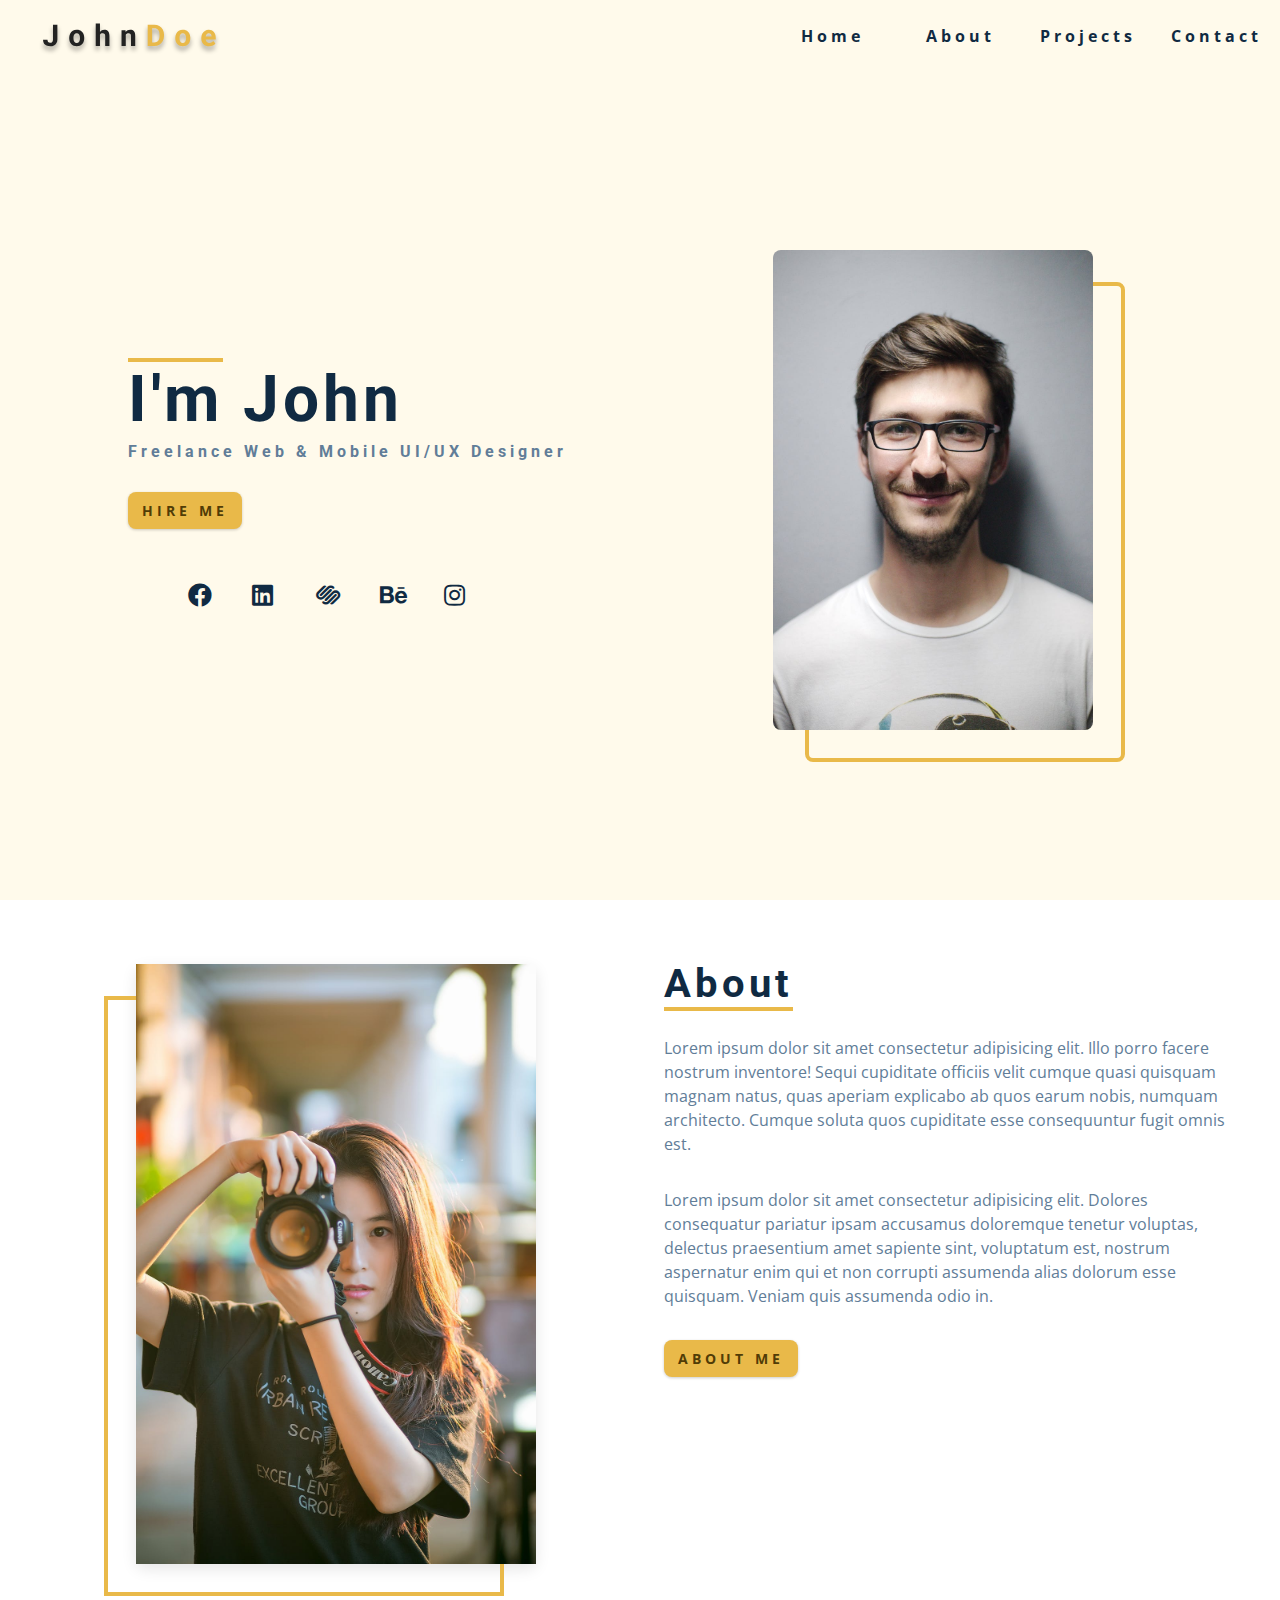
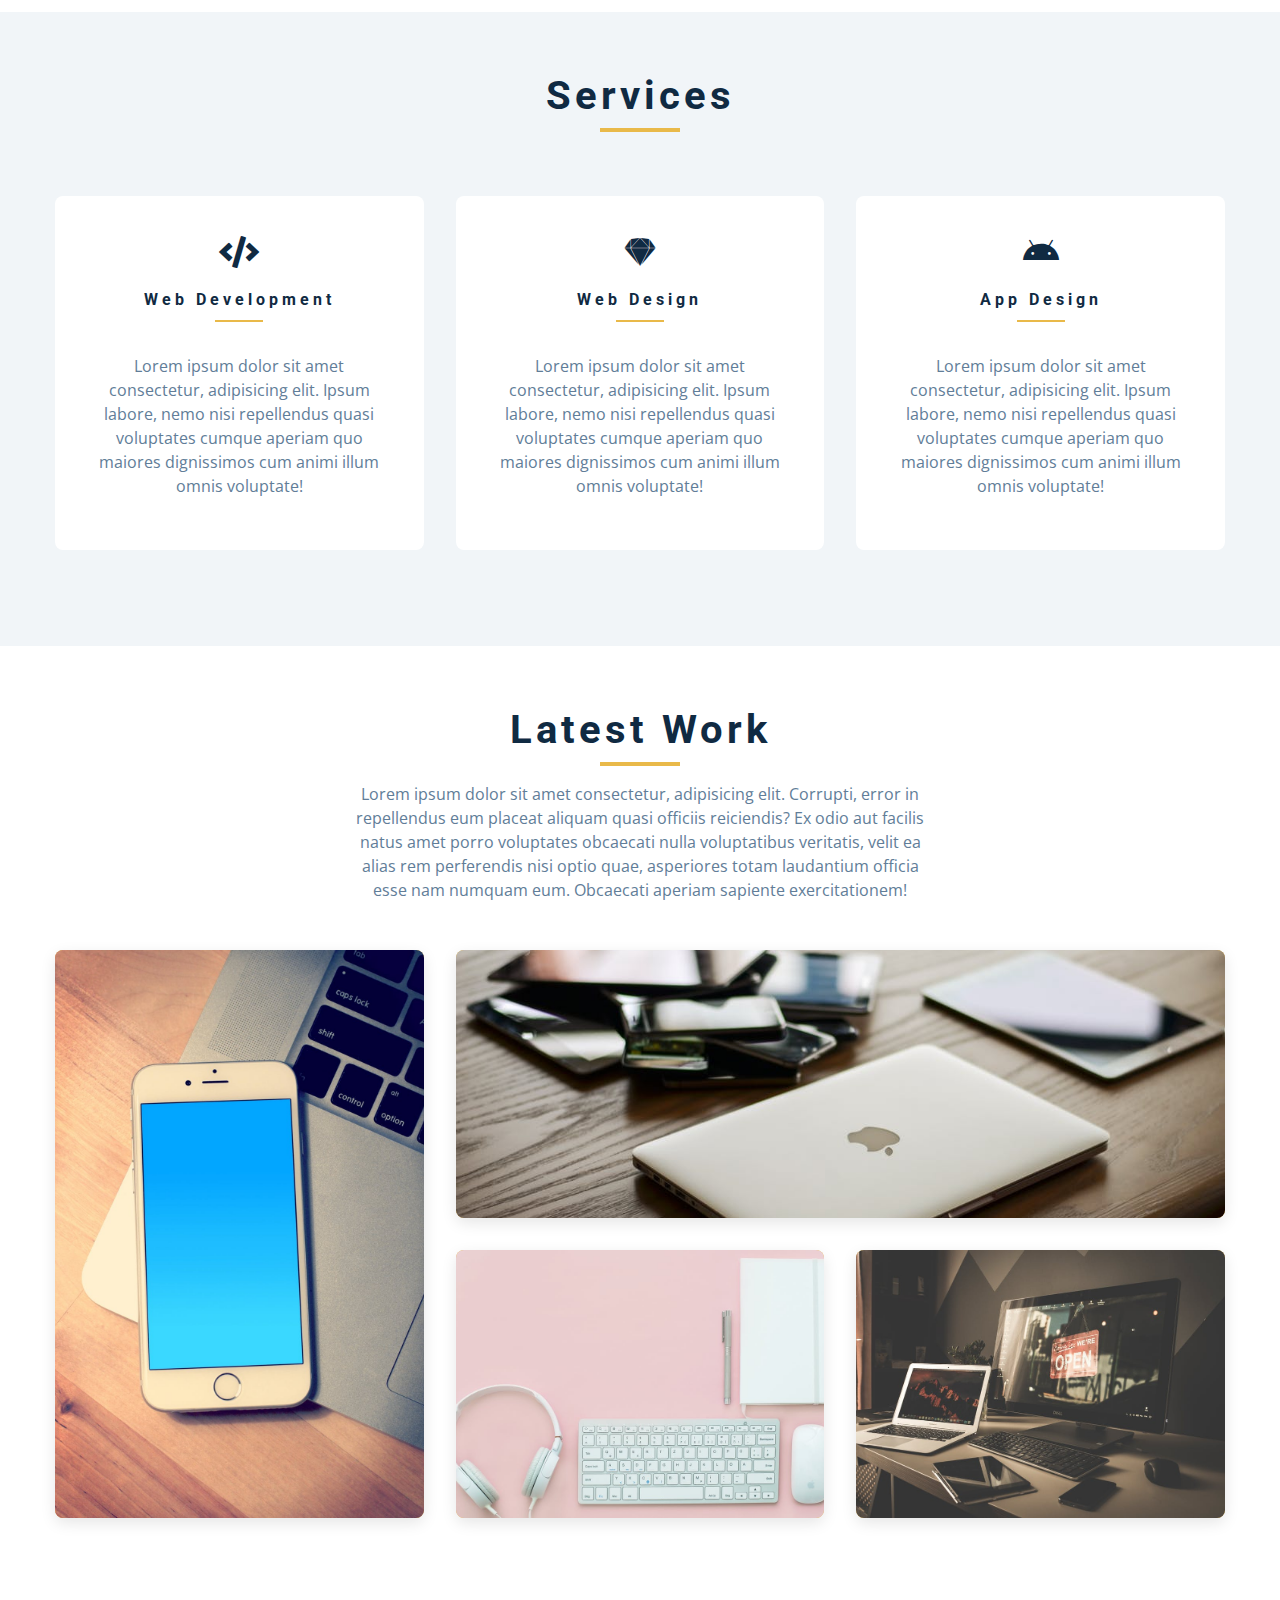
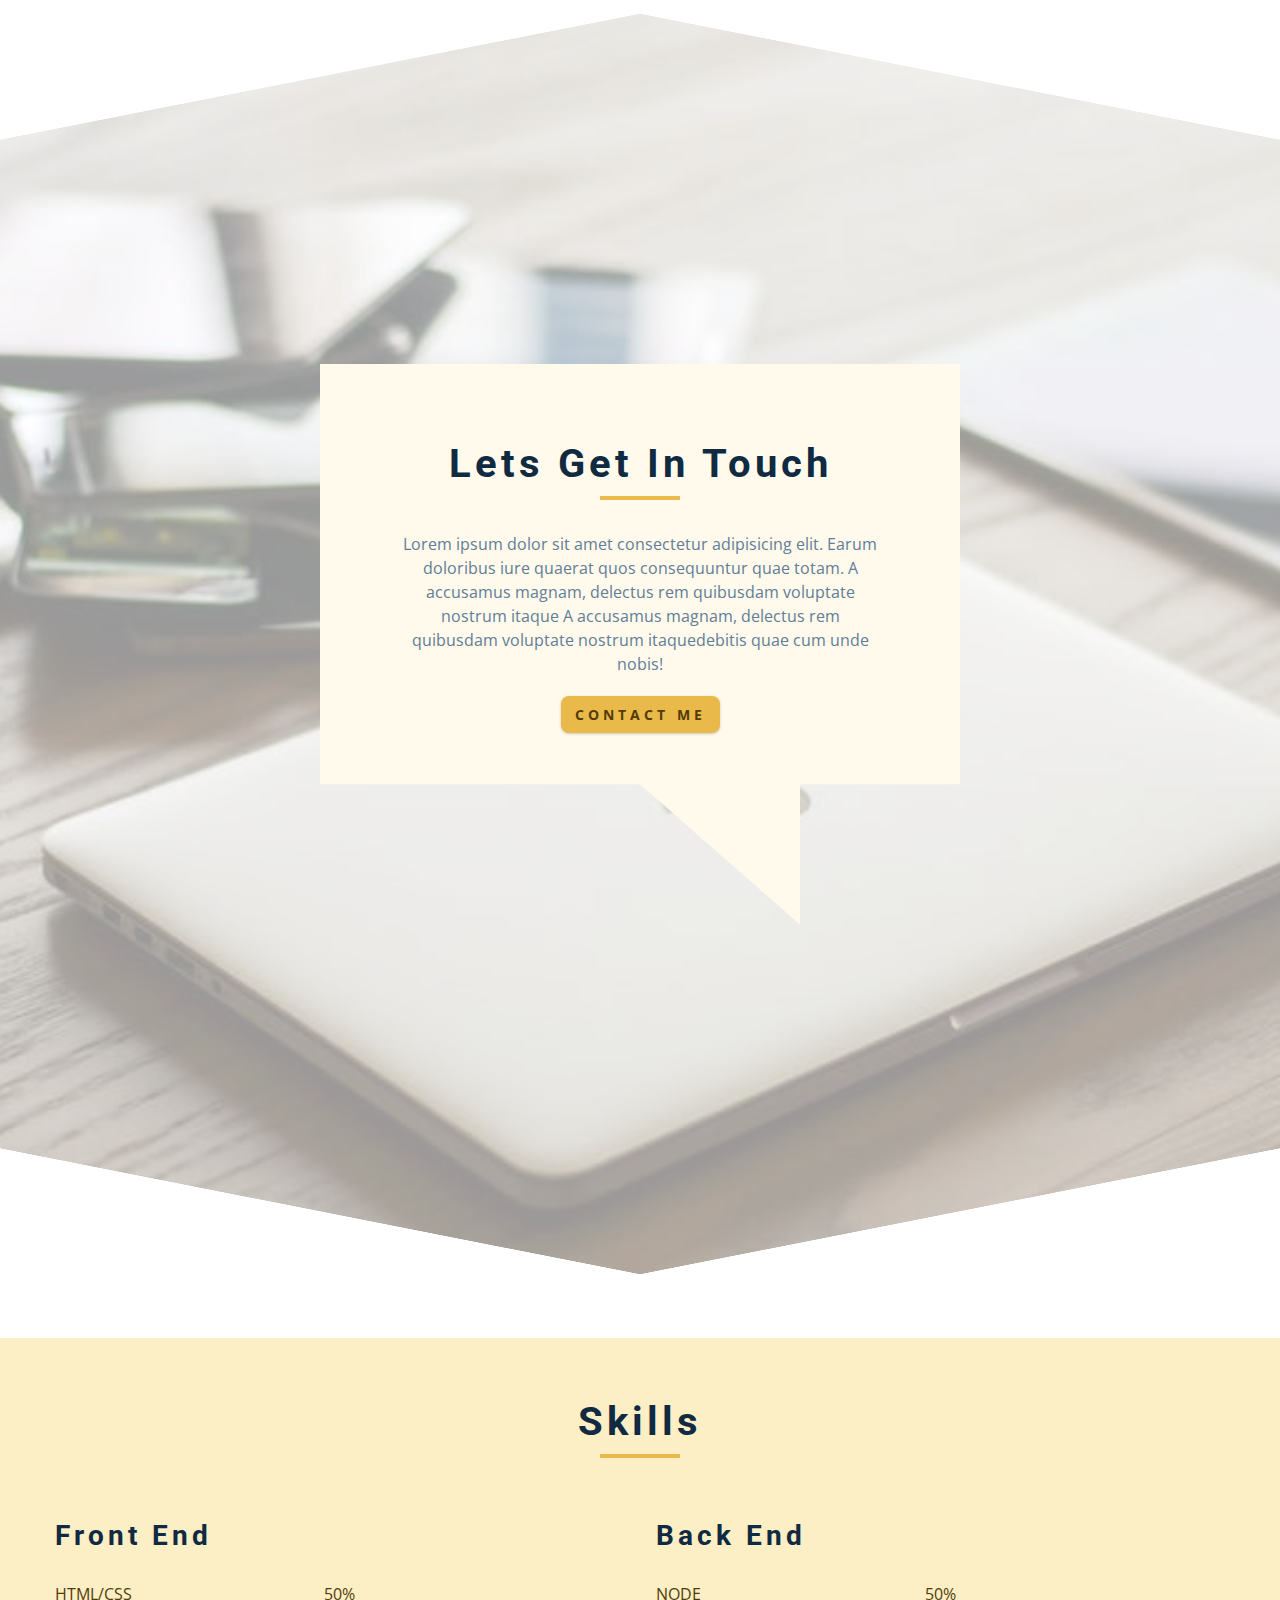
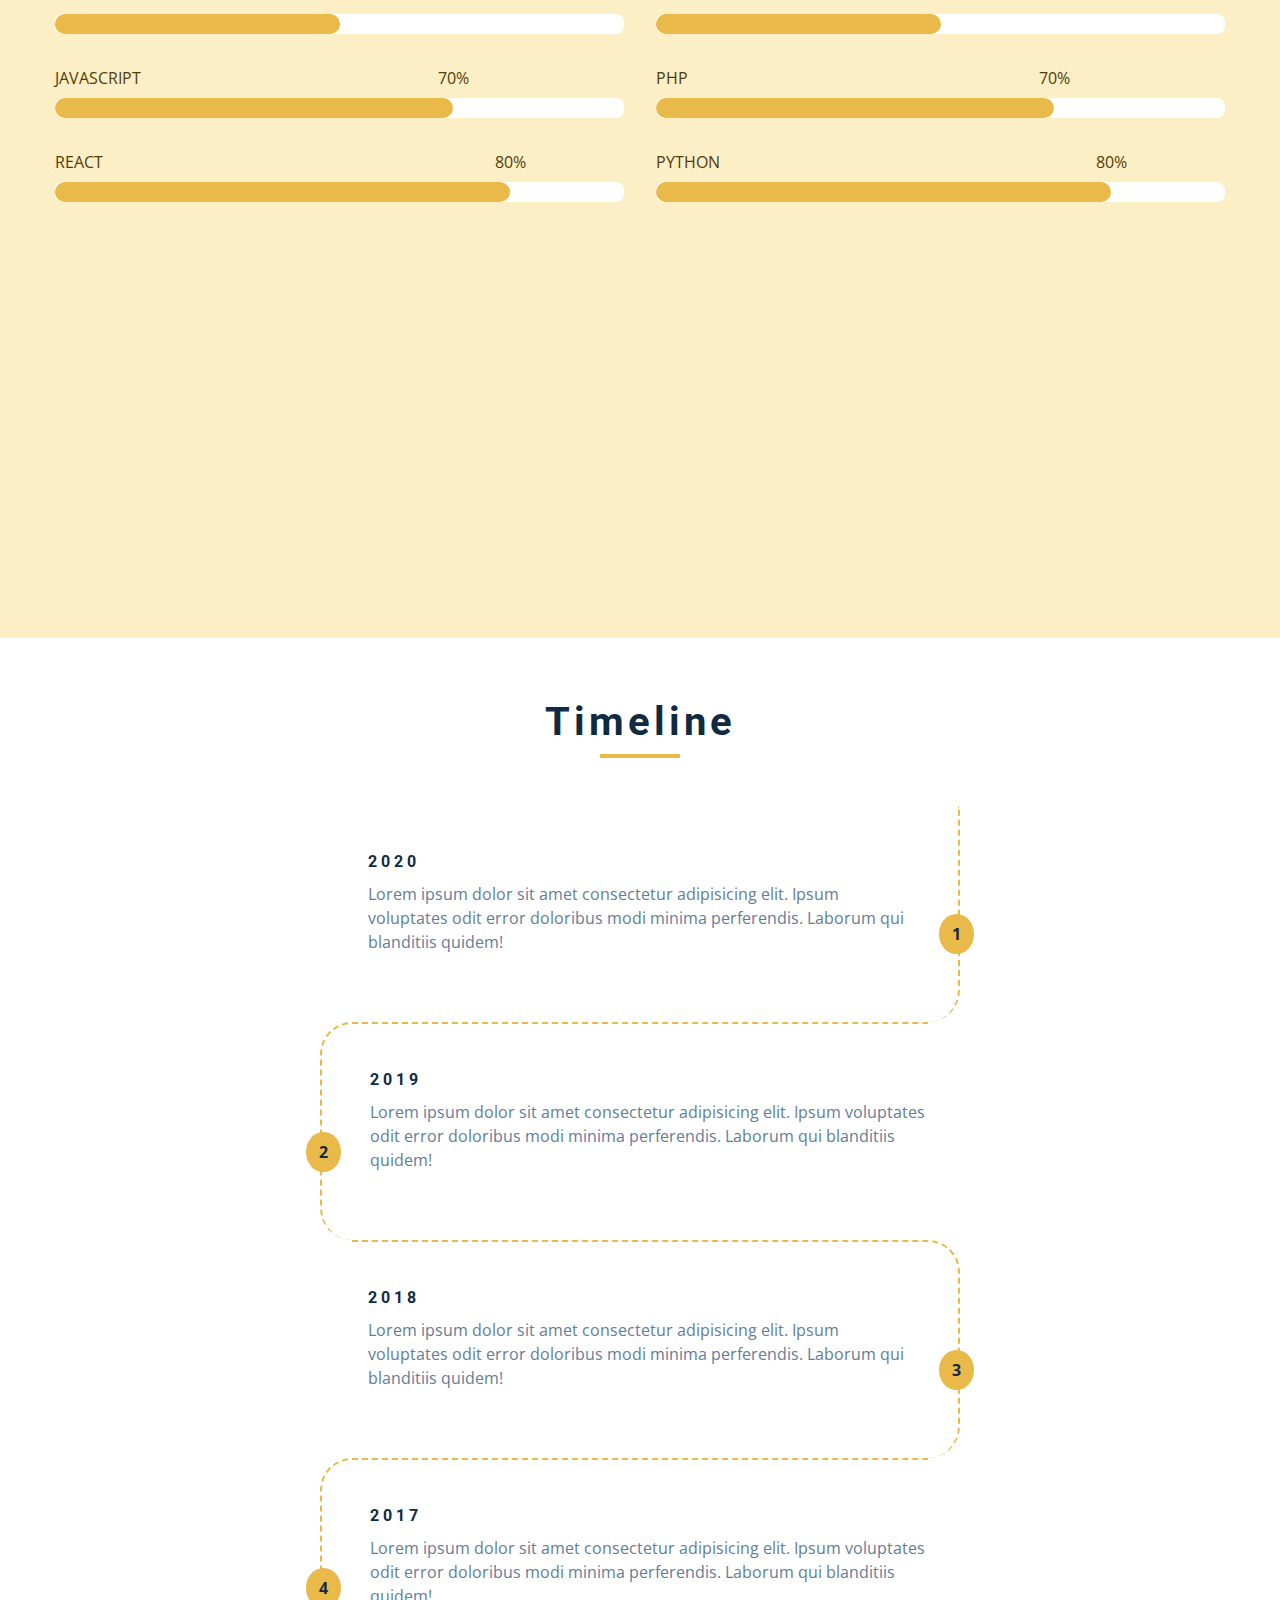
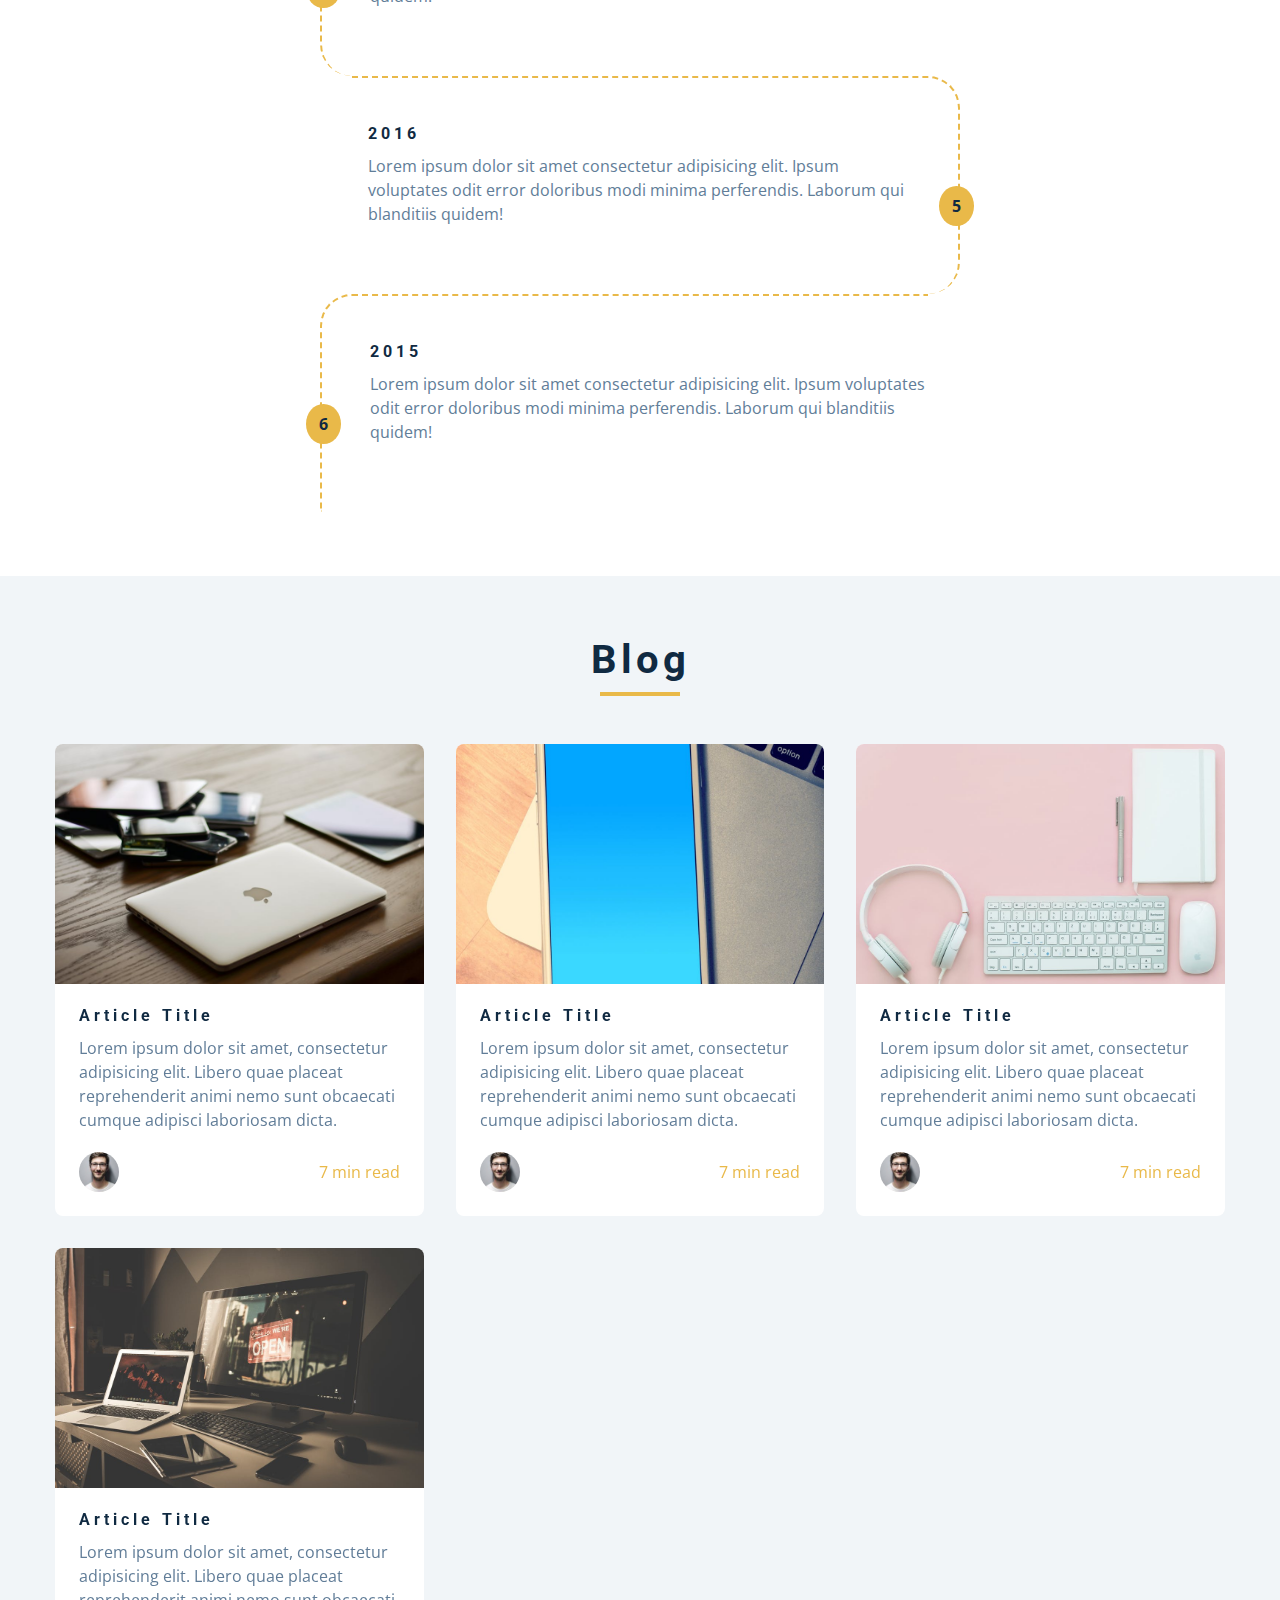
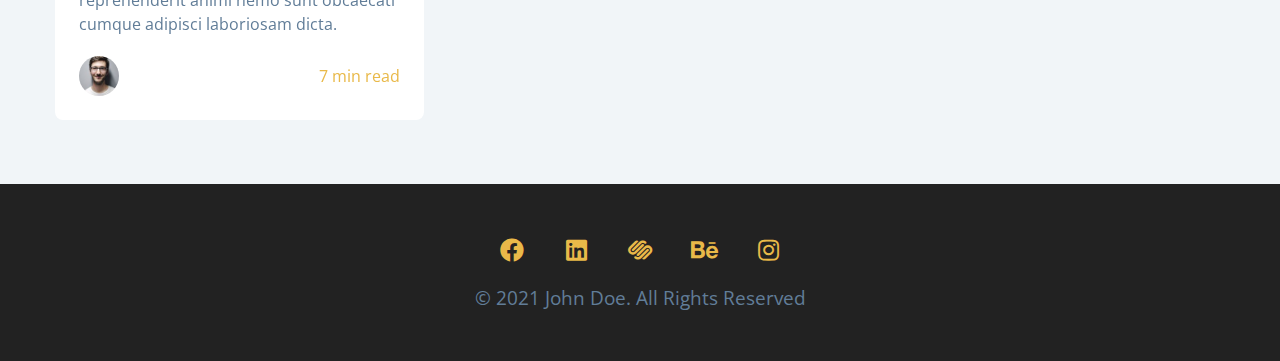
==== commit 94085097: "final project" ====
--- a/index.html
+++ b/index.html
@@ -14,12 +14,12 @@
   </head>
   <body>
     <!-- navbar -->
-    <nav class="navbar">
+    <nav class="navbar" id="nav">
       <div class="nav-center">
         <div class="nav-header">
           <img src="./images/logo.svg" alt="" class="nav-logo" />
 
-          <span class="toggle-btn"><i class="fas fa-bars"></i></span>
+          <span class="toggle-btn" id="nav-btn"><i class="fas fa-bars"></i></span>
         </div>
 
         <ul class="nav-links">
@@ -33,9 +33,9 @@
 
     <!-- end of navbar -->
     <!-- sidebar -->
-    <aside class="sidebar">
+    <aside class="sidebar" id="sidebar">
       <div class="side-nav">
-        <span class="close-btn"><i class="fas fa-times"></i></span>
+        <span class="close-btn" id="close-btn"><i class="fas fa-times"></i></span>
         <ul class="side-links">
           <li><a href="index.html">home</a></li>
           <li><a href="about.html">about</a></li>
--- a/css/styles.css
+++ b/css/styles.css
@@ -172,7 +172,6 @@
     width: 95vw;
   }
 }
-/* added during recording */
 
 /*
 =============== 
@@ -198,8 +197,9 @@
 .toggle-btn {
   font-size: 2rem;
   justify-self: end;
-  padding: 0rem 1.5rem;
+  align-self: center;
   color: var(--clr-primary-5);
+  cursor: pointer;
 }
 
 @media screen and (min-width: 768px) {
@@ -237,6 +237,18 @@
     grid-template-columns: auto 1fr;
     align-items: center;
   }
+}
+
+/* fixed navbar */
+
+.navbar-fixed {
+  position: absolute;
+  top: 0;
+  left: 0;
+  position: fixed;
+  background: white;
+  width: 100%;
+  z-index: 2;
 }
 
 /*
@@ -253,6 +265,11 @@
   width: 100vw;
   background: var(--clr-grey-10);
   transition: var(--transition);
+  transform: translateX(-100%);
+}
+
+.show-sidebar {
+  transform: translateX(0);
 }
 
 .side-nav {
@@ -992,8 +1009,108 @@
 ===============
 */
 
-/*
-=============== 
-Products Page
-===============
-*/
+.contact-page {
+  background: var(--clr-primary-10);
+  padding: 3rem;
+}
+
+.contact-page h1 {
+  text-align: center;
+}
+
+.contact-page-info {
+  padding: 3rem 0rem;
+}
+
+.mailid {
+  color: var(--clr-primary-5);
+}
+
+.twitter {
+  color: var(--clr-primary-5);
+}
+
+.about-me {
+  background: var(--clr-primary-10);
+  padding: 3rem;
+  display: grid;
+  justify-content: center;
+}
+
+.about-me h1 {
+  text-align: center;
+}
+
+.about-me-info {
+  padding: 3rem 0rem;
+  max-width: 40rem;
+}
+/*
+=============== 
+Projects Page
+===============
+*/
+
+.my-projects-title {
+  background: var(--clr-primary-10);
+  text-align: center;
+  padding: 5rem;
+}
+
+.my-projects-center {
+  margin-top: 4rem;
+  margin-bottom: 4rem;
+  display: grid;
+  grid-template-columns: repeat(auto-fill, minmax(20rem, 1fr));
+}
+
+.my-project img {
+  height: 15rem;
+  object-fit: cover;
+}
+
+.my-project {
+  background: var(--clr-grey-10);
+  padding-bottom: 3rem;
+  border-radius: var(--radius);
+  overflow: hidden;
+  box-shadow: var(--dark-shadow);
+}
+
+.my-project-info {
+  padding: 1.5rem;
+  
+}
+
+.my-project-footer {
+  display: grid;
+  grid-template-columns: auto auto;
+  justify-content: space-between;
+}
+
+.my-project-footer span {
+  font-size: 1rem;
+  color: var(--clr-primary-5);
+}
+
+.my-project-footer a {
+  color: var(--clr-primary-5);
+  text-transform: capitalize;
+}
+
+.project-logo-container{
+  position: relative;
+}
+
+.project-logo{
+  font-size: 1.5rem;
+  background: var(--clr-primary-5);
+  border: .5rem solid white;
+  padding: .5rem .8rem;
+  border-radius: 50%;
+  position:absolute;
+ bottom: 0;
+ left: 50%;
+ transform: translate(-50%, 50%);
+}
+
